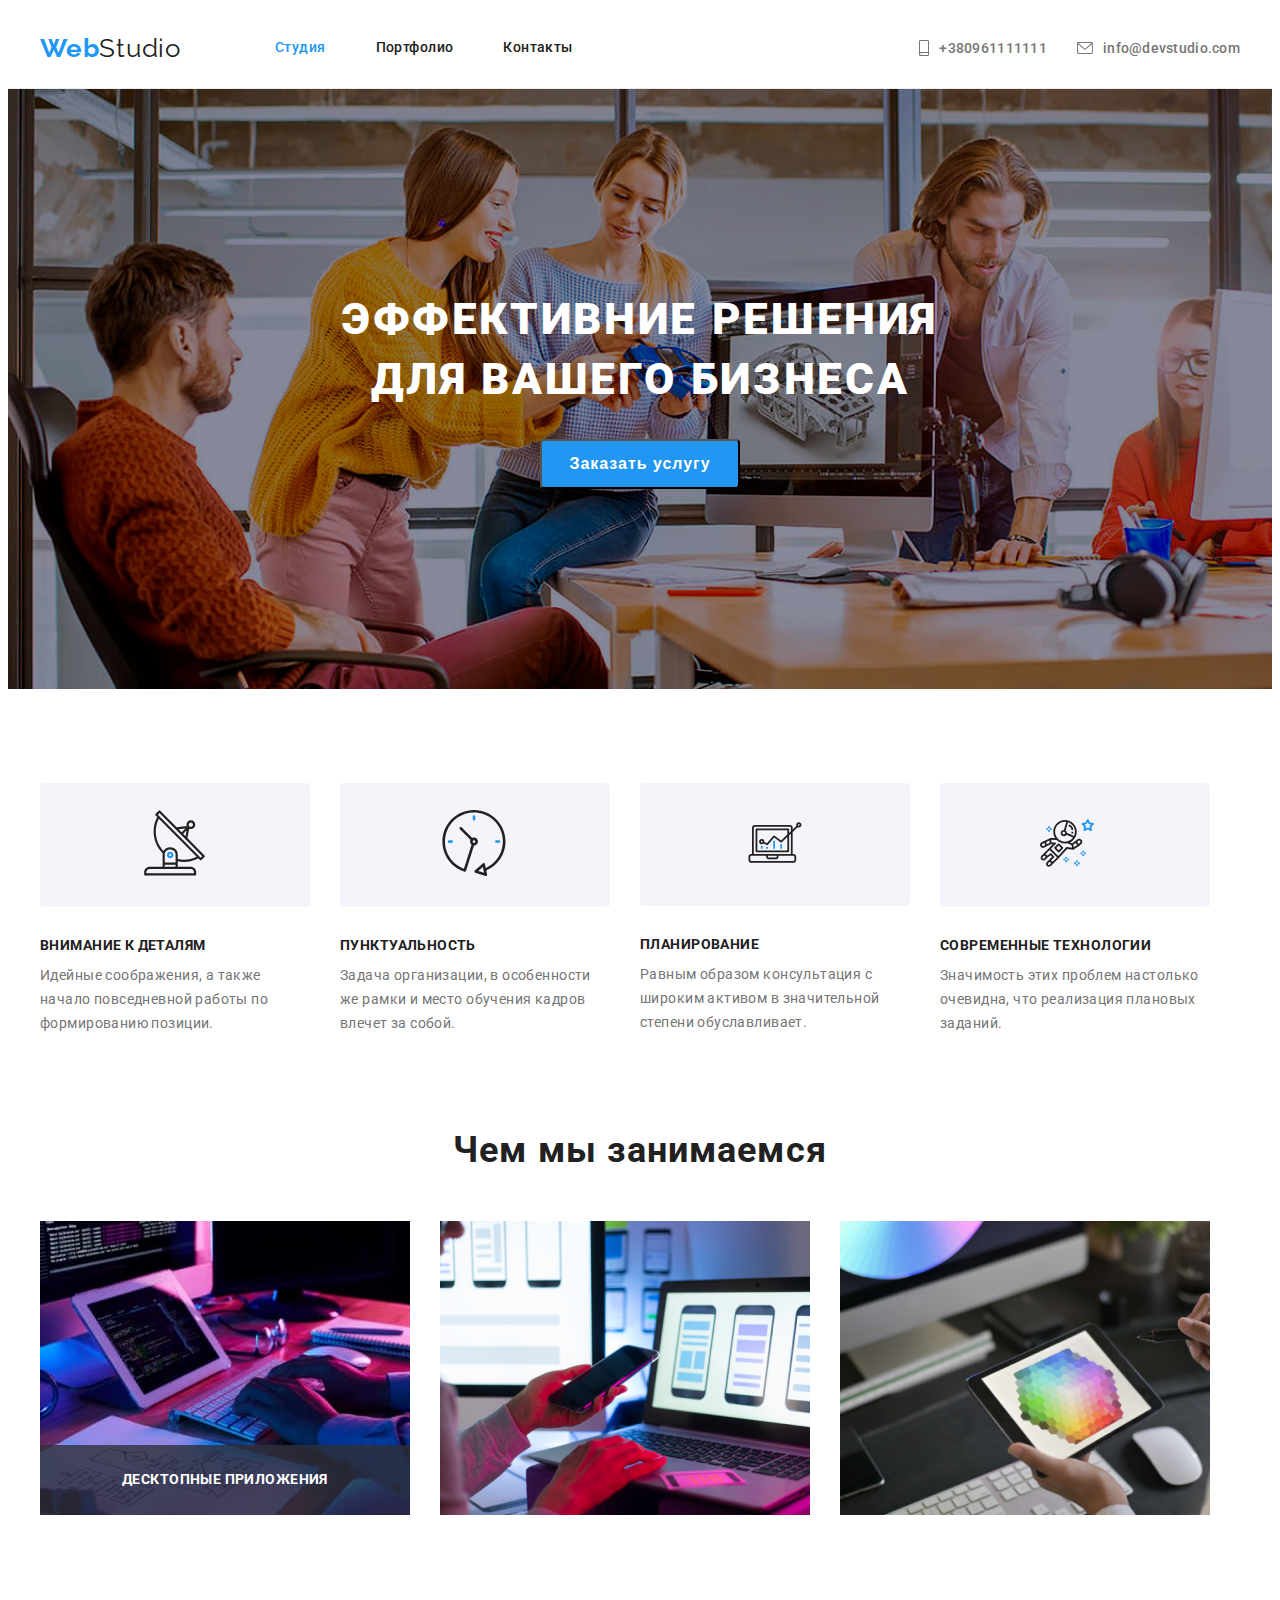
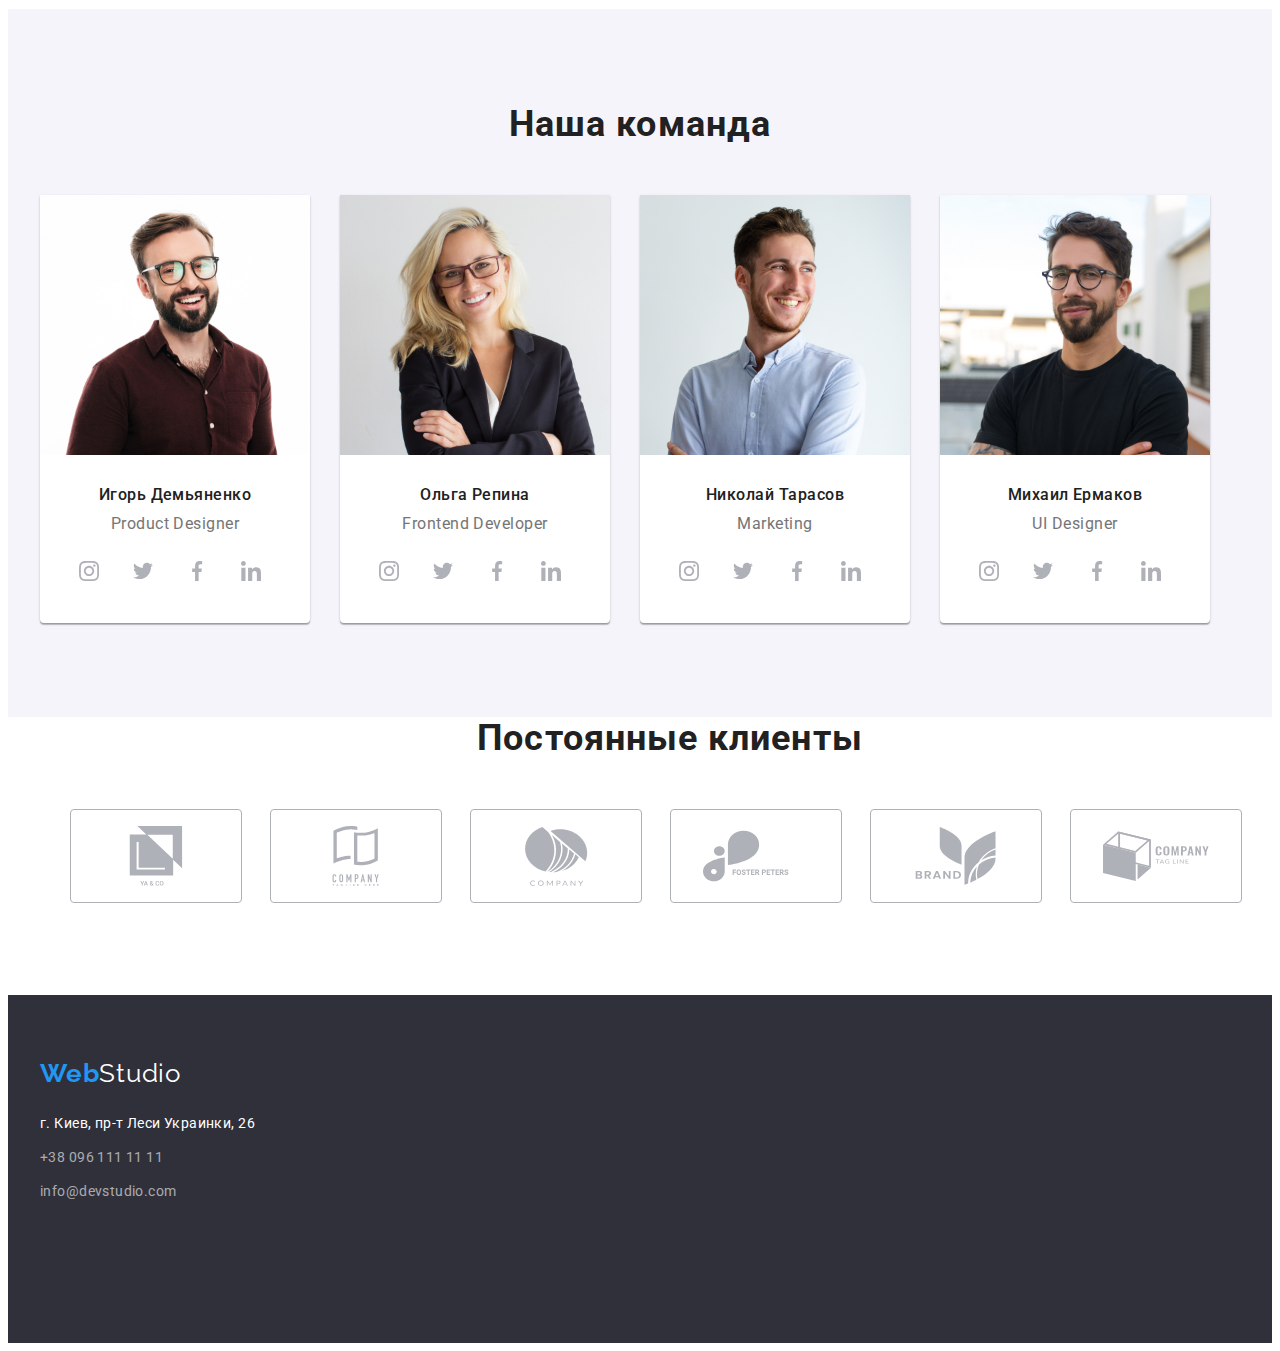
==== index.html @ f6878f5b "dz5" ====
<!DOCTYPE html>
<html lang="ru">
  <head>
    <meta charset="UTF-8" />
    <link
      rel="stylesheet"
      href="https://cdnjs.cloudflare.com/ajax/libs/modern-normalize/1.1.0/modern-normalize.min.css"
      integrity="sha512-wpPYUAdjBVSE4KJnH1VR1HeZfpl1ub8YT/NKx4PuQ5NmX2tKuGu6U/JRp5y+Y8XG2tV+wKQpNHVUX03MfMFn9Q=="
      crossorigin="anonymous"
      referrerpolicy="no-referrer"
    />
    <title>WebStudio</title>
    <link rel="stylesheet" href="./css/styles.css" />
    <link rel="preconnect" href="https://fonts.googleapis.com" />
    <link rel="preconnect" href="https://fonts.gstatic.com" crossorigin />
    <link
      href="https://fonts.googleapis.com/css2?family=Raleway:wght@700&family=Roboto:wght@400;500;700;900&display=swap"
      rel="stylesheet"
    />
  </head>
  <body>
    <header class="header">
      <div class="header-container container">
        <nav class="header-navigation">
          <a href="./index.html" class="header-logo link">
            Web<span class="studio">Studio</span>
          </a>
          <ul class="header-list link">
            <li class="header-item">
              <a class="header-link link active-page" href="/index.html"
                >Студия</a
              >
            </li>
            <li class="header-item">
              <a class="header-link link" href="./Partfolio.html">Портфолио</a>
            </li>
            <li class="header-item">
              <a class="header-link link" href="">Контакты</a>
            </li>
          </ul>
        </nav>

        <ul class="contacts-header">
          <li class="blyat">
            <a class="header-phone" href="tel:+380961111111">
              <svg class="phone-icon">
                <use href="./images/sprite.svg#icon-smartphone"></use>
                </svg>
              +380961111111</a>
          </li>
          <li class="blyat">
            <a class="header-mail" href="mailto:info@devstudio.com"
              > <svg class="mail-icon">
                <use href="./images/sprite.svg#icon-envelope"></use>
              </svg> info@devstudio.com</a
            >
          </li>
        </ul>
      </div>
    </header>

    
    <main>
      <section class="hero-box section">
        <div class="container">
          <h1 class="slogan">
            ЭФФЕКТИВНИЕ РЕШЕНИЯ<br />
            ДЛЯ ВАШЕГО БИЗНЕСА
          </h1>

          <button class="main-button" type="button">Заказать услугу</button>
        </div>
      </section>

      <section class="about section">
        <div class="container">
          <ul class="about-list">
            <li class="about-pluses">
              <div class="pluses-icon">
              <svg class="icon-antenna">
                <use href="./images/sprite.svg#icon-antenna"></use>
              </svg>
              </div>
              <h3 class="pluses">ВНИМАНИЕ К ДЕТАЛЯМ</h3>
              <p class="content">
                Идейные соображения, а также начало повседневной работы по
                формированию позиции.
              </p>
            </li>

            <li class="about-pluses">
              <div class="pluses-icon">
              <svg class="icon-clock">
                <use href="./images/sprite.svg#icon-clock"></use>
              </svg>
            </div>
              <h3 class="pluses">ПУНКТУАЛЬНОСТЬ</h3>
              <p class="content">
                Задача организации, в особенности же рамки и место обучения
                кадров влечет за собой.
              </p>
            </li>

            <li class="about-pluses">
              <div class="pluses-icon">
              <svg class="icon-diagram">
                <use href="./images/sprite.svg#icon-diagram"></use>
              </svg>
            </div>
              <h3 class="pluses">ПЛАНИРОВАНИЕ</h3>
              <p class="content">
                Равным образом консультация с широким активом в значительной
                степени обуславливает.
              </p>
            </li>

            <li class="about-pluses">
              <div class="pluses-icon">
              <svg class="icon-astronaut">
                <use href="./images/sprite.svg#icon-astronaut"></use>
              </svg>
            </div>
              <h3 class="pluses">СОВРЕМЕННЫЕ ТЕХНОЛОГИИ</h3>
              <p class="content">
                Значимость этих проблем настолько очевидна, что реализация
                плановых заданий.
              </p>
            </li>
          </ul>
        </div>
      </section>

      <section class="section our-task">
        <div class="container">
          <h2 class="our-job">Чем мы занимаемся</h2>

          <ul class="job-photos">
            <li class="job-li">
              <div class="div-bg">
              <img src="./images/img.jpg" alt="парень пишет код" width="370" />
              <p class="p-bg">десктопные приложения</p>
            </div>
            </li>

            <li class="job-li">
              <img
              src="./images/img(1).png"
                alt="парень смотрит в смартфон"
                width="370"
              />
            </li>

            <li class="job-li">
              <img
                src="./images/img(2).png"
                alt="рисует соты на ipad"
                width="370"
              />
            </li>
          </ul>
        </div>
      </section>

      <section class="team-bg section">
        <div class="container">
          <h2 class="our-team">Наша команда</h2>

          <ul class="team-list">
            <li class="team">
              <img
                src="./images/img(3).jpg"
                alt="Игорь Демьяненко"
                width="270"
              />
              <div class="squad-names">
                <h3 class="squad">Игорь Демьяненко</h3>
                <p class="squad-job">Product Designer</p>
                <ul class="icons-ul">
                  <li class="social-item">
                    <a href="#" class="social-link instagram">
                      <svg class="social-icon">
                       <use href="./images/sprite.svg#icon-instagram"></use>
                      </svg>
                    </a>
                  </li>

                  <li class="social-item">
                    <a href="" class="social-link">
                      <svg class="social-icon">
                       <use href="./images/sprite.svg#icon-twitter"></use>
                      </svg>
                    </a>
                  </li>

                  <li class="social-item">
                    <a href="" class="social-link">
                      <svg class="social-icon">
                       <use href="./images/sprite.svg#icon-facebook"></use>
                      </svg>
                    </a>
                  </li>

                  <li class="social-item">
                    <a href="" class="social-link">
                      <svg class="social-icon">
                       <use href="./images/sprite.svg#icon-linkedin"></use>
                      </svg>
                    </a>
                  </li>

                </ul>

              </div>
            </li>
            

            <li class="team">
              <img src="./images/img(4).jpg" alt="Ольга Репина" width="270" />
              <div class="squad-names">
                <h3 class="squad">Ольга Репина</h3>
                <p class="squad-job">Frontend Developer</p>
                <ul class="icons-ul">
                  <li class="social-item">
                    <a href="#" class="social-link instagram">
                      <svg class="social-icon">
                       <use href="./images/sprite.svg#icon-instagram"></use>
                      </svg>
                    </a>
                  </li>

                  <li class="social-item">
                    <a href="" class="social-link">
                      <svg class="social-icon">
                       <use href="./images/sprite.svg#icon-twitter"></use>
                      </svg>
                    </a>
                  </li>

                  <li class="social-item">
                    <a href="" class="social-link">
                      <svg class="social-icon">
                       <use href="./images/sprite.svg#icon-facebook"></use>
                      </svg>
                    </a>
                  </li>

                  <li class="social-item">
                    <a href="" class="social-link">
                      <svg class="social-icon">
                       <use href="./images/sprite.svg#icon-linkedin"></use>
                      </svg>
                    </a>
                  </li>

                </ul>
              </div>
            </li>

            <li class="team">
              <img
                src="./images/img(5).jpg"
                alt="Николай Тарасов"
                width="270"
              />
              <div class="squad-names">
                <h3 class="squad">Николай Тарасов</h3>
                <p class="squad-job">Marketing</p>
                <ul class="icons-ul">
                  <li class="social-item">
                    <a href="#" class="social-link instagram">
                      <svg class="social-icon">
                       <use href="./images/sprite.svg#icon-instagram"></use>
                      </svg>
                    </a>
                  </li>

                  <li class="social-item">
                    <a href="" class="social-link">
                      <svg class="social-icon">
                       <use href="./images/sprite.svg#icon-twitter"></use>
                      </svg>
                    </a>
                  </li>

                  <li class="social-item">
                    <a href="" class="social-link">
                      <svg class="social-icon">
                       <use href="./images/sprite.svg#icon-facebook"></use>
                      </svg>
                    </a>
                  </li>

                  <li class="social-item">
                    <a href="" class="social-link">
                      <svg class="social-icon">
                       <use href="./images/sprite.svg#icon-linkedin"></use>
                      </svg>
                    </a>
                  </li>

                </ul>
              </div>
            </li>

            <li class="team">
              <img src="./images/img(6).jpg" alt="Михаил Ермаков" width="270" />
              <div class="squad-names">
                <h3 class="squad">Михаил Ермаков</h3>
                <p class="squad-job">UI Designer</p>
                <ul class="icons-ul">
                  <li class="social-item">
                    <a href="#" class="social-link instagram">
                      <svg class="social-icon">
                       <use href="./images/sprite.svg#icon-instagram"></use>
                      </svg>
                    </a>
                  </li>

                  <li class="social-item">
                    <a href="" class="social-link">
                      <svg class="social-icon">
                       <use href="./images/sprite.svg#icon-twitter"></use>
                      </svg>
                    </a>
                  </li>

                  <li class="social-item">
                    <a href="" class="social-link">
                      <svg class="social-icon">
                       <use href="./images/sprite.svg#icon-facebook"></use>
                      </svg>
                    </a>
                  </li>

                  <li class="social-item">
                    <a href="" class="social-link">
                      <svg class="social-icon">
                       <use href="./images/sprite.svg#icon-linkedin"></use>
                      </svg>
                    </a>
                  </li>

                </ul>
              </div>
            </li>
          </ul>
        </div>
      </section>

      <section class="regular-customers">
        <div class="container">

          <h2 class="vip">Постоянные клиенты</h2>

          <ul class="regular-ul">
            <li class="regular-icons">
              <div class="regular-div">
              <svg class="icon-1">
                <use href="./images/sprite.svg#icon-1"></use>
              </svg>
            </div>
            </li>

            <li class="regular-icons">
              <div class="regular-div">
              <svg class="icon-1">
                <use href="./images/sprite.svg#icon-2"></use>
              </svg>
            </div>
            </li>

            <li class="regular-icons">
              <div class="regular-div">
              <svg class="icon-1">
                <use href="./images/sprite.svg#icon-3"></use>
              </svg>
            </div>
            </li>

            <li class="regular-icons">
              <div class="regular-div">
              <svg class="icon-1">
                <use href="./images/sprite.svg#icon-4"></use>
              </svg>
            </div>
            </li>

            <li class="regular-icons">
              <div class="regular-div">
              <svg class="icon-1">
                <use href="./images/sprite.svg#icon-5"></use>
              </svg>
            </div>
            </li>

            <li class="regular-icons">
              <div class="regular-div">
              <svg class="icon-1">
                <use href="./images/sprite.svg#icon-6"></use>
              </svg>
            </div>
            </li>
          </ul>

        </div>
      </section>






    </main>

    <footer class="footer-first">
      <div class="footer container">
        <a href="./index.html" class="webstudio-footer">
          Web<span class="studio-footer">Studio</span>
        </a>

        <address class="footer-links">
          <a
            class="footer-map first-footer-links"
            target="_blank"
            rel="noopener noreferrer"
            href="https://www.google.com/maps/place/%D0%B1%D1%83%D0%BB%D1%8C%D0%B2%D0%B0%D1%80+%D0%9B%D0%B5%D1%81%D1%96+%D0%A3%D0%BA%D1%80%D0%B0%D1%97%D0%BD%D0%BA%D0%B8,+26,+%D0%9A%D0%B8%D1%97%D0%B2,+02000/@50.4265807,30.5361971,17z/data=!3m1!4b1!4m5!3m4!1s0x40d4cf0e033ecbe9:0x57a4dffefec77da0!8m2!3d50.4265807!4d30.5383858"
            >г. Киев, пр-т Леси Украинки, 26</a
          >
          <a class="footer-phone first-footer-links" href="tel:+380961111111"
            >+38 096 111 11 11</a
          >
          <a
            class="footer-mail first-footer-links"
            href="mailto:info@devstudio.com"
            >info@devstudio.com</a
          >
        </address>
      </div>

      <div class=footer-div>





    </footer>
  </body>
</html>
---- css/styles.css ----
:root{
    
    --theme-color: #2196F3;

    --text-primary: #212121;
    --text-secondary: #757575;


}

body {
    font-family: "Roboto", sans-serif;
    letter-spacing: 0.02em;
  }

ul{
    list-style: none;
}

a{
    text-decoration: none;
}

address{
    font-style: normal;
}

.section{
    padding-top: 94px;
    padding-bottom: 94px;
    padding: 94px 0;
}

.container{  
        padding: 0 15px;
        width: 1200px;
        margin: 0 auto;
}



p,
h1,
h2,
h3,
h4,
h5,
h6 {
  margin: 0;
}

ul {
  list-style: none;
  margin: 0;
  padding-left: 0;
}

img {
  display: block;
  max-width: 100%;
  height: auto;
}




/* =========== Header styles starts here =========== */

.header-list {
    display: flex;
  }
  .header-item:not(:last-child) {
    margin-right: 50px;
  }
 

  .header {
    border-bottom: 1px solid #ececec;
    padding: 0;
  }




.header-container{
    display: flex;
    align-items: center;
    
   

}


.header-navigation {
    display: flex;
    align-items: center;
  }




.contacts-header{
    display: flex;
    margin-left: auto;
    align-items: center;
  
} 

.blyat:not(:last-child){
        margin-right: 30px;
      
}

.header-phone{
  display: flex;
  align-items: center;
}

.header-mail{
  display: flex;
  align-items: center;
}

.header-phone:hover .phone-icon,
.header-phone:focus .phone-icon{
  fill: var(--theme-color);
}
.header-mail:hover .mail-icon,
.header-mail:focus .mail-icon{
  fill: var(--theme-color);
}

.header-logo {
    color: var(--theme-color);
    font-family: Raleway;
    font-weight: 700;
    font-size: 26px;
    line-height: 1.19;
    letter-spacing: 0.03em;
    margin-right: 94px;
  }

  .header-link {
    font-weight: 500;
    font-size: 14px;
    line-height: 1.14;
    letter-spacing: 0.03em;
    color: var(--text-primary);
    padding-top: 32px;
    padding-bottom: 32px;
    display: block;
  }
  
  .header-link:hover,
  .header-link:focus {
    color: var(--theme-color);
  }



.studio{

font-family: Raleway;
font-size: 26px;
font-style: normal;
font-weight: 400;
line-height: 36px;
letter-spacing: 0.03em;
text-align: left;

color: var(--text-primary);
}




.nav-link{
    
    
    
    font-size: 14px;
 
    font-weight: 500;
    line-height: 16px;
    letter-spacing: 0.02em;
    text-align: left;
      
     color: var(--text-primary)

}       
.nav-link:hover,
.nav-link:focus{
    color: var(--theme-color)
}           
.active-page{
    color: var(--theme-color);
}


.phone-icon{
  width: 10px;
  height: 16px;
  fill: var(--text-secondary);
  margin-right: 10px;
}

.mail-icon{
  width: 16px;
  height: 12px;
  fill: var(--text-secondary);
  margin-right: 10px;
}

.header-phone,
.header-mail{
   
    font-size: 14px;
   
    font-weight: 500;
    line-height: 16px;
    letter-spacing: 0.02em;
    text-align: left;

    color: var(--text-secondary)
}
.header-phone:hover,
.header-mail:hover,
.header-phone:focus,
.header-mail:focus{

    color: var(--theme-color);
}
.slogan{
   
    font-size: 44px;
  
    font-weight: 900;
    line-height: 60px;
    letter-spacing: 0.06em;
    text-align: center;
    margin-bottom: 30px;
    

color: #FFFFFF;
}


.main-button{  
 
font-size: 16px;

font-weight: 700;
line-height: 30px;
letter-spacing: 0.06em;
text-align: center;
color: #FFFFFF;
background-color: #2196F3;

height: 50px;
width: 200px;
left: 700px;
top: 430px;
border-radius: 4px;

}

.main-batton:focus,
.main-button:hover{
    background-color: #188CE8;
}

.icon-antenna{
  width: 65px;
  height: 70px;
  margin-left: 102px;
  margin-right: 102px;
  margin-top: 25px;
  margin-bottom: 25px;
 
}

.icon-clock{
  width: 66px;
  height: 70px;
  margin-left: 101px;
  margin-right: 101px;
  margin-top: 25px;
  margin-bottom: 25px;
}

.icon-diagram{
  width: 70px;
  height: 53px;
  margin-left: 100px;
  margin-right: 100px;
  margin-top: 33px;
  margin-bottom: 33px;
}

.icon-astronaut{
  width: 54px;
  height: 60px;
  margin-left: 100px;
  margin-right: 100px;
  margin-top: 30px;
  margin-bottom: 30px;

}

.hero-box{
padding-top: 200px;
padding-bottom: 200px;
text-align: center;
background-color: #2F303A;
background-image: url(../images/Img\(back\).png);

}


.button-container{
    padding: 0;
}




.about-list{
    display: flex;
    margin-right: -30px;
}

.about-pluses{
    margin-right: 30px;
    margin-left: 0;
    width: 270px;
}


.pluses-icon{
  width: 270px;
  margin-right: 30px;
  background-color:  #F5F4FA;
  margin-bottom: 30px;
  border-radius: 4px;
}


.pluses{

font-size: 14px;

font-weight: 700;
line-height: 16px;
letter-spacing: 0.03em;
text-align: left;

margin-bottom: 10px;

color: var(--text-primary);
}

.content{
 
font-size: 14px;

font-weight: 400;
line-height: 24px;
letter-spacing: 0.03em;
text-align: left;

color: var(--text-secondary);
}

.job-photos{
    display: flex;
 
}

.job-li:not(:last-child){
    margin-right: 30px;
}


.our-job{
   
font-size: 36px;

font-weight: 700;
line-height: 42px;
letter-spacing: 0.03em;
text-align: center;

margin-bottom: 50px;

color: var(--text-primary);
}

.div-bg{
  position: relative;
  overflow: hidden;
}
.p-bg{
  font-weight: 700;
  font-size: 14px;
  line-height: 1.14;
  letter-spacing: 0.03em;
  text-transform: uppercase;
  color: #FFFFFF;
  background: rgba(47, 48, 58, 0.8);
  bottom: 0;
  position: absolute;
  padding: 27px 82px;
  width: 100%;
}


.our-task{
    padding-top: 0;
}

.team-bg{
background: #F5F4FA;
}


.team-list{
    display: flex;
    margin-right: -30px;
}

.team{
    margin-right: 30px;

box-shadow: 0px 1px 3px rgba(0, 0, 0, 0.12), 0px 1px 1px rgba(0, 0, 0, 0.14),
    0px 2px 1px rgba(0, 0, 0, 0.2);
  border-radius: 0px 0px 4px 4px;
  background-color: #fff;
}

.social-icon{
  width: 20px; 
  height: 20px;
  fill: #AFB1B8;
}

.social-item{
  width: 44px;
  height: 44px;
  margin-right: 10px;
}


.icons-ul{
  display: flex;
  justify-content: center;
}



.social-link{
  display: flex;
  align-items: center;
  justify-content: center;
  width: 100%;
  height: 100%;
  border-radius: 50%;
}

.social-link:hover,
.social-link:focus{
  background-color: var(--theme-color);
}

.social-link:hover .social-icon,
.social-link:focus .social-icon{
  fill:  #FFFFFF;
}






.our-team{
 
font-size: 36px;

font-weight: 700;
line-height: 42px;
letter-spacing: 0.03em;
text-align: center;
margin-bottom: 50px;

color: var(--text-primary);
}

.squad{
  
font-size: 16px;

font-weight: 500;
line-height: 19px;
letter-spacing: 0.03em;
text-align: center;

margin-bottom: 10px;

color: var(--text-primary);
}


.squad-names{
    padding-top: 30px;
    padding-bottom: 30px;
}

.squad-job{
 
font-size: 16px;

font-weight: 400;
line-height: 19px;
letter-spacing: 0.03em;
text-align: center;
margin-bottom: 16px;

color: var(--text-secondary);
}

.vip{
  font-size: 36px;

font-weight: 700;
line-height: 42px;
letter-spacing: 0.03em;
text-align: center;
margin-bottom: 50px;

color: var(--text-primary);
}

.regular-customers{
  width: 1170px;
  height: 184px;
  margin: 0 auto;
  margin-bottom: 94px;
  
}

.regular-icons{
  margin-right: 30px;
  width: 170px;
  height: 92px;
}

.icon-1{
  width: 106px;
  height: 60px;
  fill: #AFB1B8;
  margin-left: 32px;
  margin-top: 16px;
  
}

.regular-div{ 
  width: 170px;
  height: 92px;
  border-radius: 4px;
  border: 1px solid #AFB1B8;
}

.regular-ul{
  display: flex; 
}


.icon-1:hover,
.icon-1:focus{
  fill: var(--theme-color);
}


.regular-div:hover,
.regular-div:focus{
  border-color: var(--theme-color);
}












.webstudio-footer{
    font-family: Raleway;
font-size: 26px;
font-style: normal;
font-weight: 700;
line-height: 31px;
letter-spacing: 0.03em;
text-align: left;


color: var(--theme-color);
}

.studio-footer{
font-family: Raleway;
font-size: 26px;
font-style: normal;
font-weight: 400;
line-height: 36px;
letter-spacing: 0.03em;
text-align: left;


color: #FFFFFF;
}
.webstudio-footer:hover,
.webstudio-footer:focus{
    color: var(--theme-color);
    
}

.footer-map{
  
font-size: 14px;

font-weight: 400;
line-height: 24px;
letter-spacing: 0.03em;
text-align: left;

color: #FFFFFF;
}


.footer-phone,
.footer-mail{
  
    font-size: 14px;
   
    font-weight: 400;
    line-height: 24px;
    letter-spacing: 0.03em;
    text-align: left;

    color: #FFFFFF99;
}

.footer-map:hover,
.footer-map:focus,
.footer-phone:hover,
.footer-phone:focus,
.footer-mail:hover,
.footer-mail:focus{
    color: var(--theme-color);
}

.footer-first{

background-color: #2F303A;
}

.footer-first{
  padding-top: 60px;
  padding-bottom: 60px;
}

.footer-links{
    display: flex;
    flex-direction: column;
    margin-top: 20px;
}

.first-footer-links:not(:last-child){
    margin-bottom: 10px;
}

.partfolio-box{
    padding-top: 20px;
    padding-bottom: 20px;
    padding-left: 24px;
    padding-right: 24px;

    border-left: 1px solid #EEEEEE;
    border-bottom: 1px solid #EEEEEE;
    border-right: 1px solid #EEEEEE;

    
    box-shadow: 0px 1px 3px rgba(0, 0, 0, 0.12), 0px 1px 1px rgba(0, 0, 0, 0.14),
    0px 2px 1px rgba(0, 0, 0, 0.2);
  border-radius: 0px 0px 4px 4px;
  background-color: #fff;
  
}


.footer-div{
  display: flex;
  width: 206px;
  height: 80px;
  margin-left: 516px;


}




/*==========================================*/


.partfolio-nav {
    display: flex;
    margin-bottom: 50px;
    justify-content: center;
  }
  
  .buttons-partfolio-li:not(:last-child) {
    margin-right: 8px;
  }
  
  .buttons-partfolio {
    font-size: 16px;
    font-style: normal;
    font-weight: 500;
    line-height: 26px;
    letter-spacing: 0.03em;
  
    padding: 6px 22px;
  
    border-radius: 4px;
    border-color: #f5f4fa;
  
    color: var(--text-primary);
    background-color: #f5f4fa;
  }
  .buttons-partfolio:hover,
  .buttons-partfolio:focus {
    color: #ffffff;
    background-color: var(--theme-color);
  }
  
  .all-photos {
    flex-basis: calc((100% - 60px) / 3);
    margin-right: 30px;
    margin-bottom: 30px;
  }
  .all-photos:nth-child(2n + 1) {
    margin-right: 0;
  }
  
  .examples-item-title {
    font-weight: 700;
    font-size: 18px;
    line-height: 2;
    letter-spacing: 0.06em;
    color: var(--text-primary);
    margin-bottom: 4px;
  }
  
  .examples-item-paragraph {
    font-size: 16px;
    line-height: 1.87;
    letter-spacing: 0.03em;
    color: var(--text-secondary);
  }
  .examples {
    padding-top: 94px;
  }
  .examples-list-link {
    display: block;
  }
  .examples-list {
    display: flex;
    flex-wrap: wrap;
  }
  .examples-list-item {
    flex-basis: calc((100% - 60px) / 3);
    margin-bottom: 30px;
  }
  .examples-box {
    padding-left: 24px;
    padding-right: 24px;
    padding-bottom: 20px;
    padding-top: 20px;
    border-bottom: 1px solid #eeeeee;
    border-left: 1px solid #eeeeee;
    border-right: 1px solid #eeeeee;
  }
  
  .examples-list-item img {
    width: 100%;
  }
  
  .examples-list-item:not(:nth-child(3n)) {
    margin-right: 30px;
  }
  
  .examples-list-link:hover,
  .examples-list-link:focus {
    box-shadow: 0px 1px 1px rgba(0, 0, 0, 0.12), 0px 4px 4px rgba(0, 0, 0, 0.06),
      1px 4px 6px rgba(0, 0, 0, 0.16);
  }
  
  .examples-list-item:nth-last-child(-n + 3) {
    margin-bottom: 0;
  }

  .div-partfolio{
    position: relative;
    overflow: hidden;
  }

  .p-portfolio{
    font-size: 16px;
  color: rgba(255, 255, 255, 1);
  background-color: rgba(33, 150, 243, 0.9);

  font-size: 18px;
  line-height: 1.56;
  letter-spacing: 0.03em;
  position: absolute;
  padding: 63px 24px;
  width: 100%;
  top: 0;
  left: 0;
  height: 100%;
  transform: translateY(100%);
  transition: transform 250ms cubic-bezier(0.4, 0, 0.2, 1);
  }
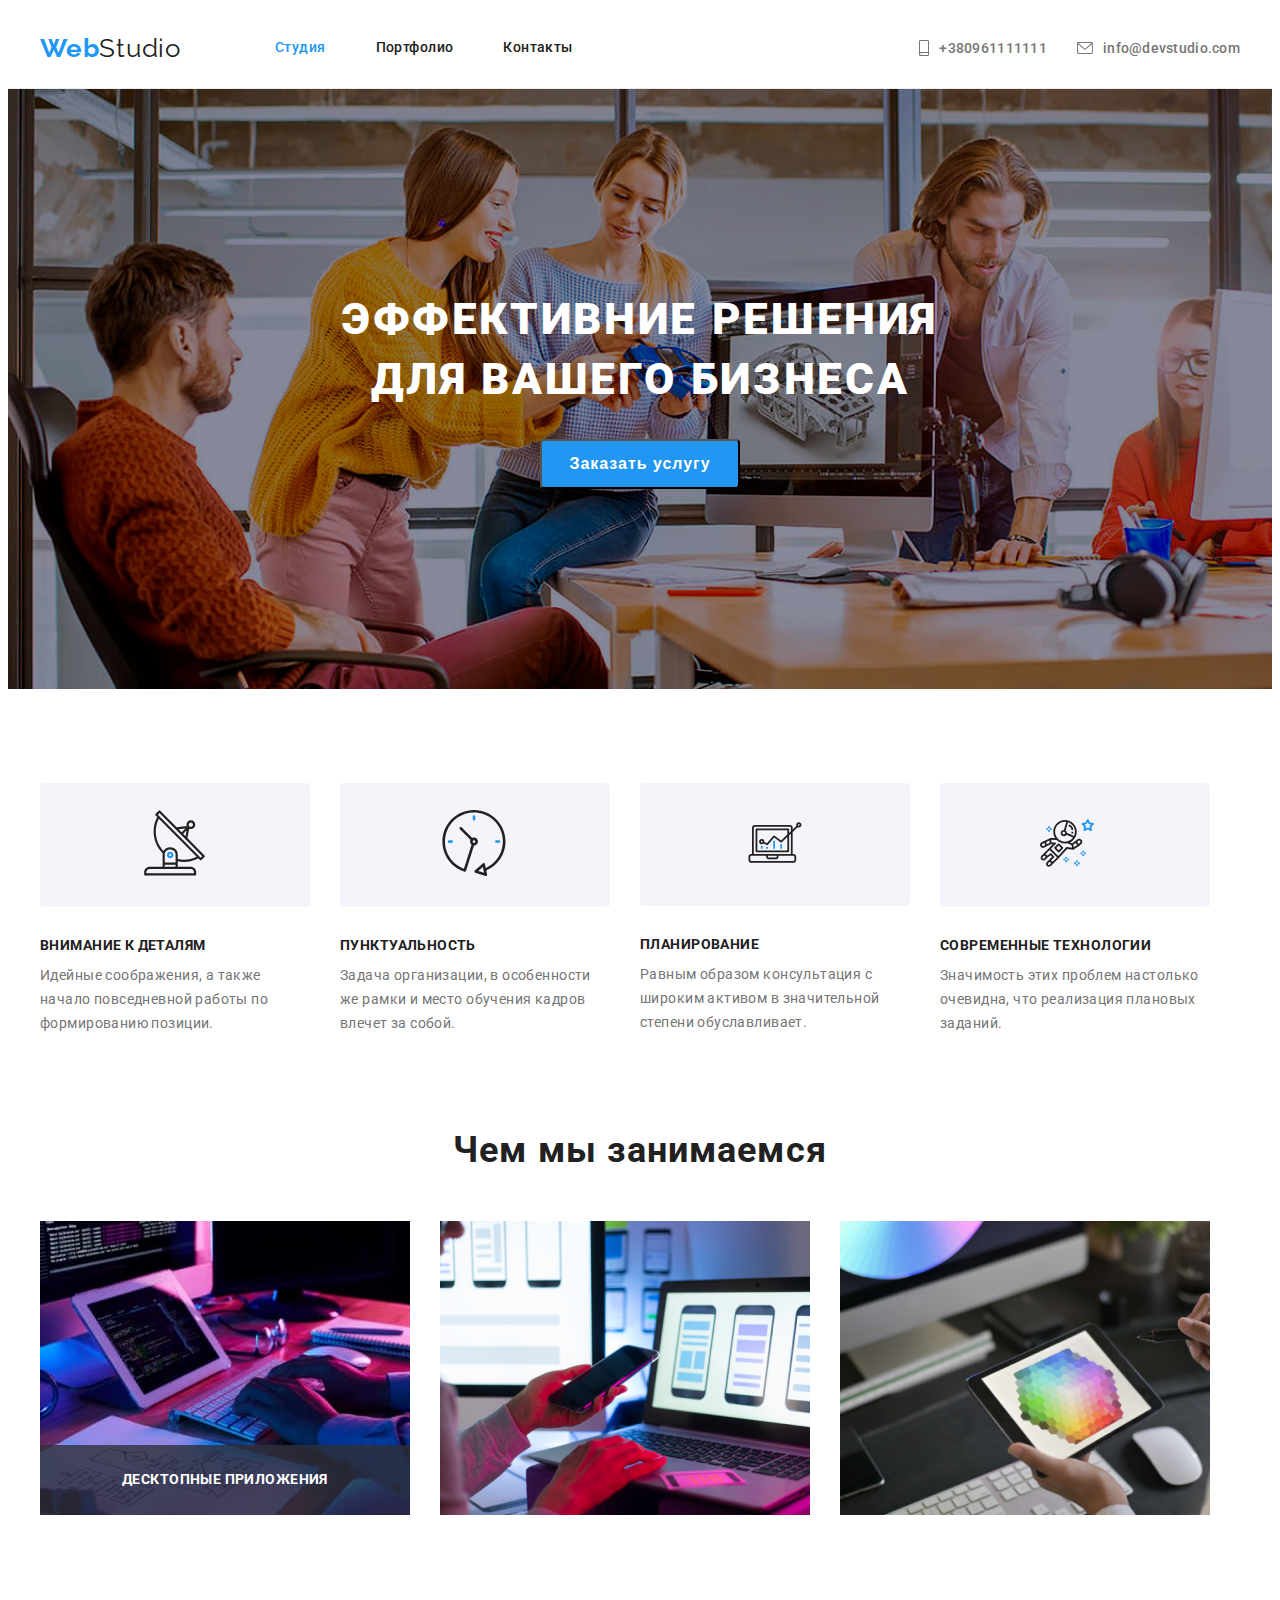
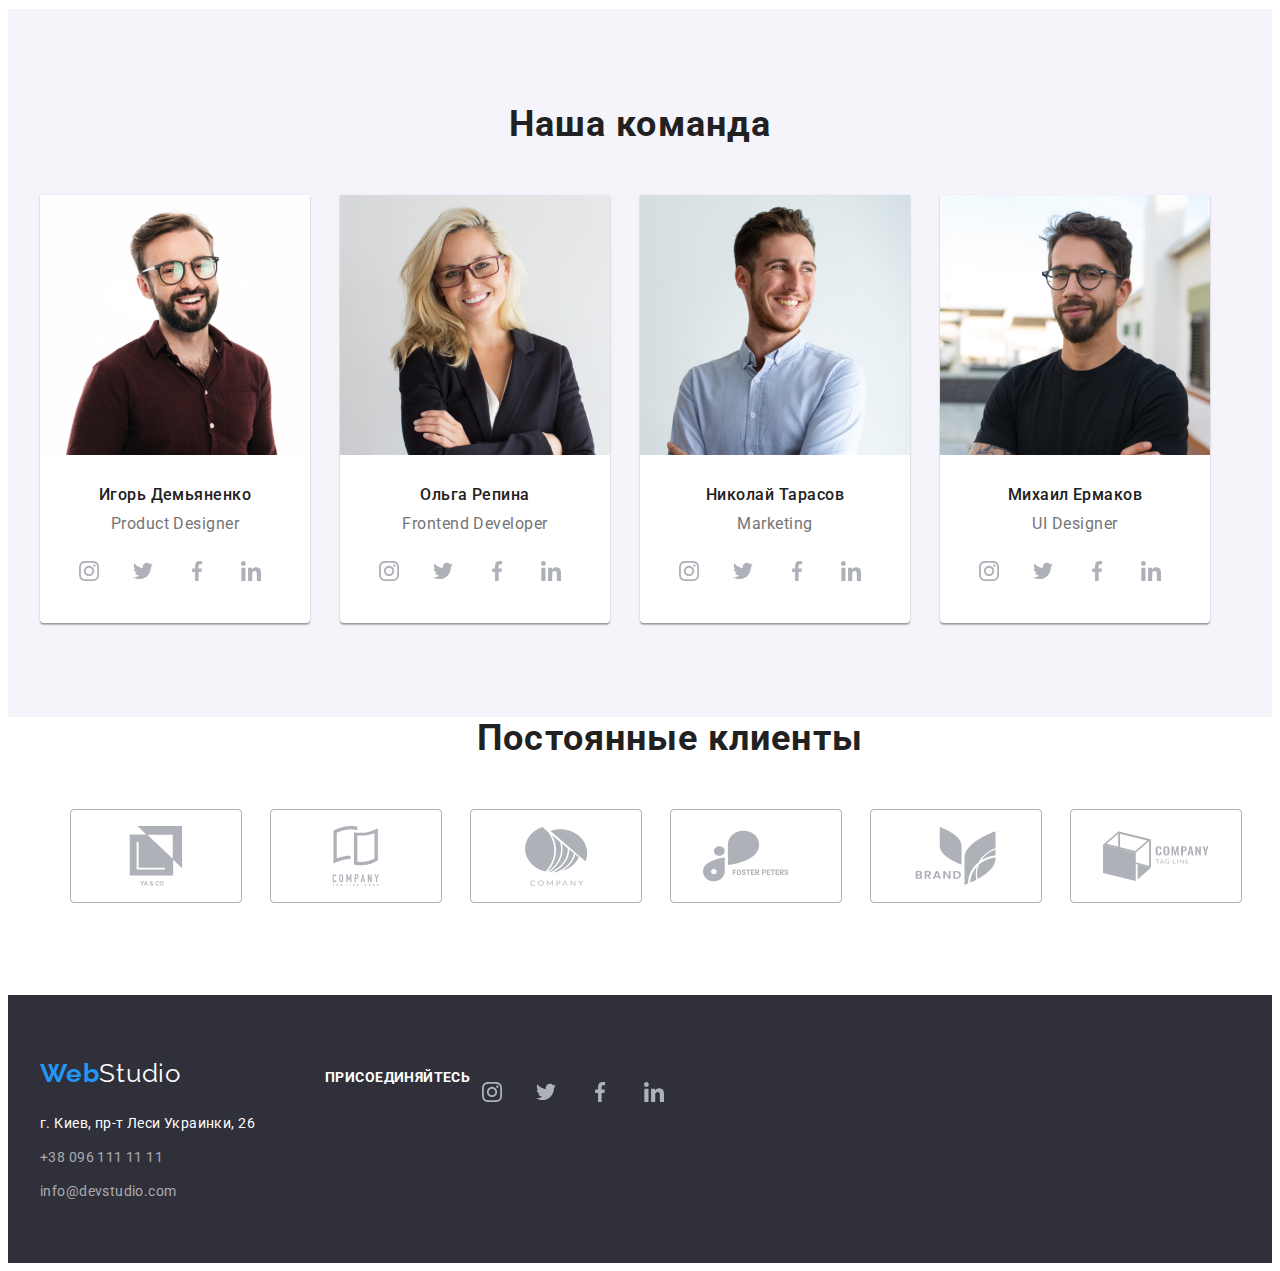
==== commit c2ef8635: "dz5" ====
--- a/index.html
+++ b/index.html
@@ -68,7 +68,7 @@
             ДЛЯ ВАШЕГО БИЗНЕСА
           </h1>
 
-          <button class="main-button" type="button">Заказать услугу</button>
+          <button class="main-button" data-modal-open type="button">Заказать услугу</button>
         </div>
       </section>
 
@@ -414,6 +414,7 @@
 
     <footer class="footer-first">
       <div class="footer container">
+        <div class="footer-contacts">
         <a href="./index.html" class="webstudio-footer">
           Web<span class="studio-footer">Studio</span>
         </a>
@@ -438,11 +439,68 @@
       </div>
 
       <div class=footer-div>
-
+        <h2 class="h-footer">присоединяйтесь</h2>
+        <ul class="icons-ul-footer">
+          <li class="social-item-footer">
+            <a href="#" class="social-link instagram">
+              <svg class="social-icon">
+               <use href="./images/sprite.svg#icon-instagram"></use>
+              </svg>
+            </a>
+          </li>
+
+          <li class="social-item-footer">
+            <a href="" class="social-link">
+              <svg class="social-icon">
+               <use href="./images/sprite.svg#icon-twitter"></use>
+              </svg>
+            </a>
+          </li>
+
+          <li class="social-item-footer">
+            <a href="" class="social-link">
+              <svg class="social-icon">
+               <use href="./images/sprite.svg#icon-facebook"></use>
+              </svg>
+            </a>
+          </li>
+
+          <li class="social-item-footer">
+            <a href="" class="social-link">
+              <svg class="social-icon">
+               <use href="./images/sprite.svg#icon-linkedin"></use>
+              </svg>
+            </a>
+          </li>
+
+        </ul>
+        </ul>
+      </div>
+
+
+    </div>
 
 
 
 
     </footer>
+
+    <div data-modal class="backdrop is-hidden">
+      <div class="modal">
+        <button class="button-modal" data-modal-close type="button"> <svg class="icon-cross">
+          <use href="./images/sprite.svg#icon-cross"></use>
+        </svg>
+      </button>
+      </div>
+    </div>
+
+
+
+
+
+
+
+
+    <script src="./js/modal.js"></script>
   </body>
 </html>
--- a/css/styles.css
+++ b/css/styles.css
@@ -587,14 +587,27 @@
 
 
 
-
-
-
-
-
-
-
-
+.footer{
+  display: flex;
+  align-items: baseline;
+}
+
+
+
+.footer-contacts{
+  margin-right: 70px;
+}
+
+
+.h-footer{
+  font-weight: 700;
+  font-size: 14px;
+  line-height: 1.14;
+  letter-spacing: 0.03em;
+  text-transform: uppercase;
+  color: #FFFFFF;
+  margin-bottom: 20px;
+}
 
 .webstudio-footer{
     font-family: Raleway;
@@ -705,9 +718,34 @@
   display: flex;
   width: 206px;
   height: 80px;
-  margin-left: 516px;
-
-
+
+
+}
+
+.icons-ul-footer{
+  display: flex;
+  justify-content: center; 
+}
+
+.social-icons-footer{
+  display: flex;
+  align-items: center;
+  justify-content: center;
+  width: 100%;
+  height: 100%;
+  border-radius: 50%;
+}
+
+.social-icon-footer{
+  width: 20px; 
+  height: 20px;
+  fill: #AFB1B8;
+}
+
+.social-item-footer{
+  width: 44px;
+  height: 44px;
+  margin-right: 10px;
 }
 
 
@@ -834,4 +872,62 @@
   height: 100%;
   transform: translateY(100%);
   transition: transform 250ms cubic-bezier(0.4, 0, 0.2, 1);
-  }+  }
+  .examples-list-item:hover .p-portfolio{
+    transform: translateY(0);
+  }
+
+  .backdrop{
+    position: fixed;
+    width: 100vw;
+    height: 100vh;
+    background-color: rgba(0, 0, 0, 0.2);
+    top: 0;
+    display: flex;
+    align-items: center;
+    justify-content: center;
+    width: 100vw;
+    height: 100vh;
+    transition: opacity 300ms ease-in-out, visibility 300ms ease-in-out;
+
+}
+
+.modal{
+  width: 528px;
+  min-height: 581px;
+  background-color: white;
+  border-radius: 4px;
+  position: relative;
+  transform: scale(1);
+  transition: transform 250ms ease;
+
+}
+
+.button-modal{
+  position: absolute;
+  padding: 0;
+  top: 8px;
+  right: 8px;
+  background-color: transparent;
+  border-radius: 50%;
+  width: 30px;
+  height: 30px;
+  border: 1px solid rgba(0, 0, 0, 0.1);
+  display: flex;
+  align-items: center;
+  justify-content: center;
+}
+.icon-cross{
+  width: 11px;
+  height: 11px;
+}
+
+.backdrop.is-hidden{
+  opacity: 0;
+  visibility: hidden;
+  pointer-events: none;
+}
+
+.backdrop.is-hidden .modal {
+  transform: scale(2);
+}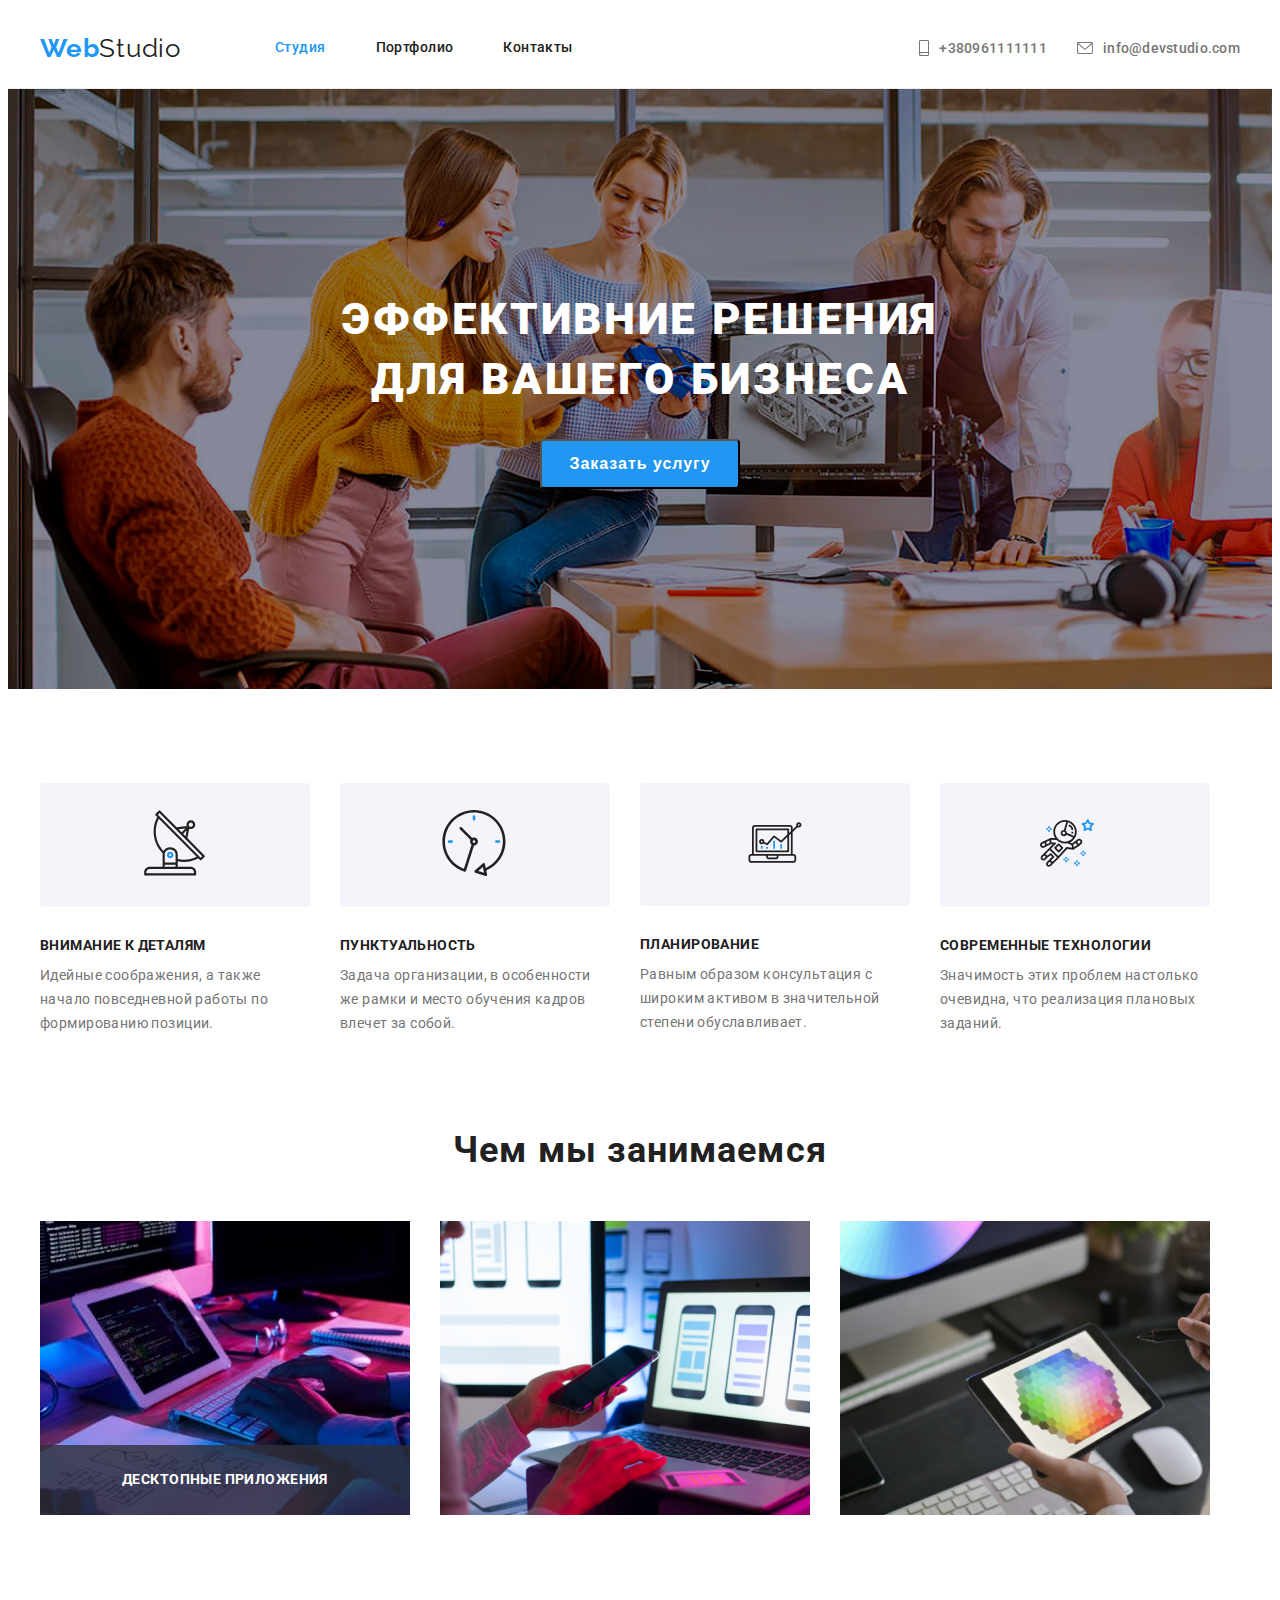
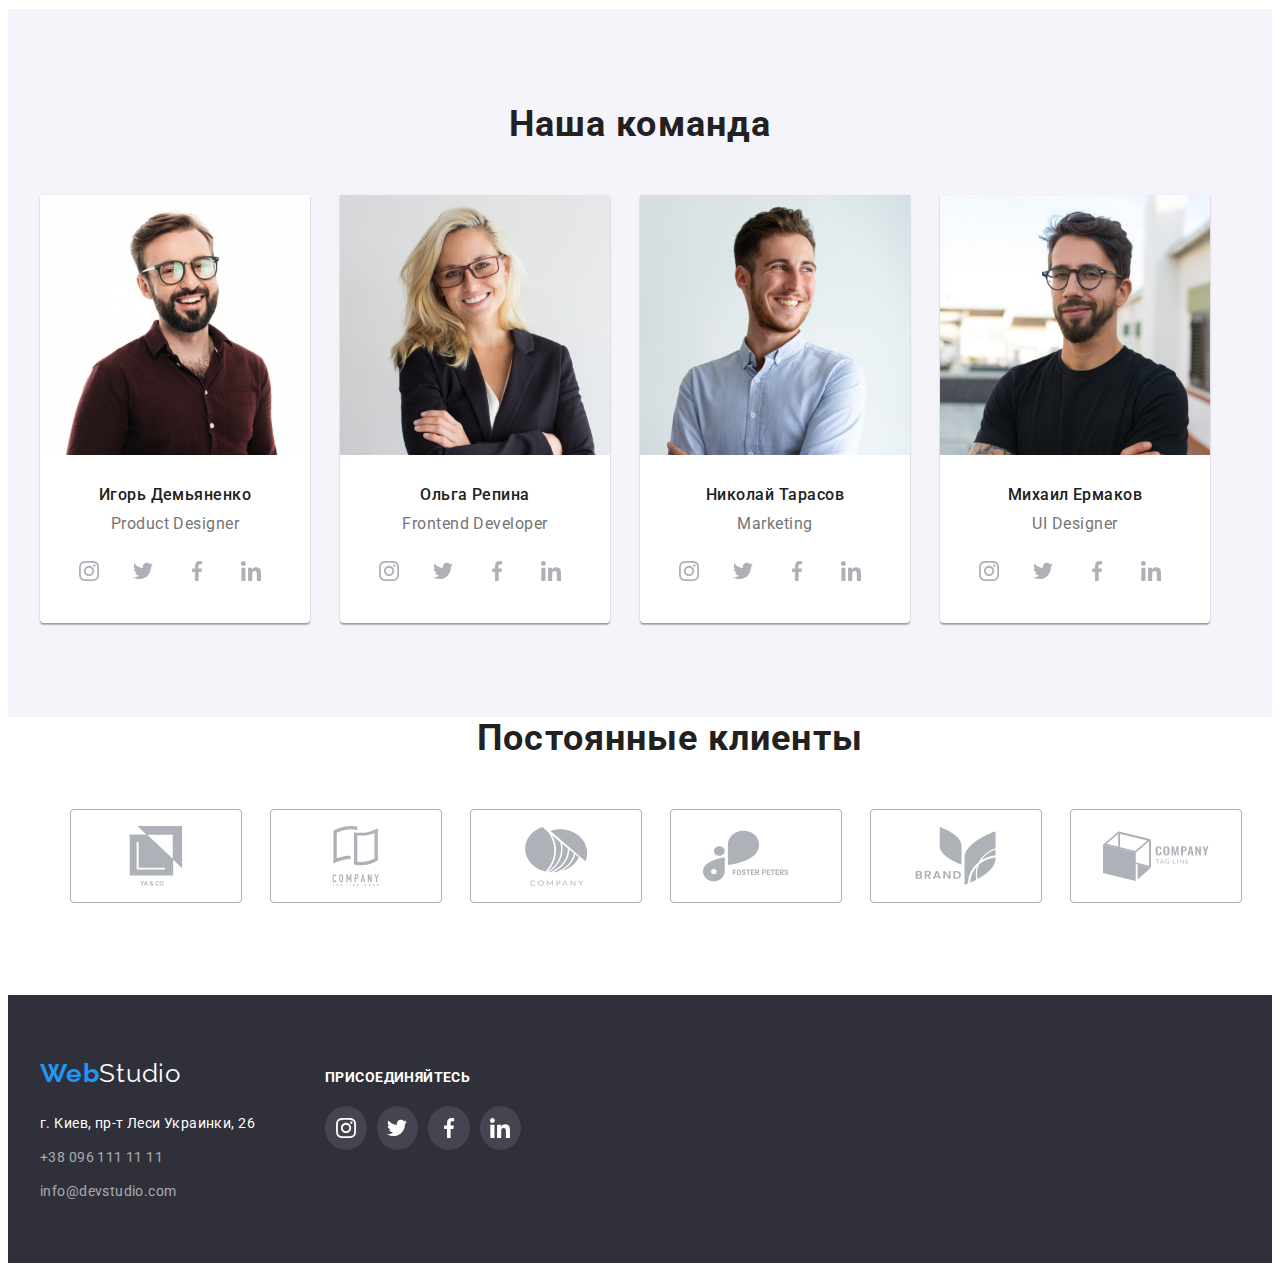
==== commit e50fd7d7: "HOMEWORK5" ====
--- a/index.html
+++ b/index.html
@@ -442,38 +442,37 @@
         <h2 class="h-footer">присоединяйтесь</h2>
         <ul class="icons-ul-footer">
           <li class="social-item-footer">
-            <a href="#" class="social-link instagram">
-              <svg class="social-icon">
+            <a href="#" class="social-link down">
+              <svg class="social-icon-footer">
                <use href="./images/sprite.svg#icon-instagram"></use>
               </svg>
             </a>
           </li>
 
           <li class="social-item-footer">
-            <a href="" class="social-link">
-              <svg class="social-icon">
+            <a href="" class="social-link down">
+              <svg class="social-icon-footer">
                <use href="./images/sprite.svg#icon-twitter"></use>
               </svg>
             </a>
           </li>
 
           <li class="social-item-footer">
-            <a href="" class="social-link">
-              <svg class="social-icon">
+            <a href="" class="social-link down">
+              <svg class="social-icon-footer">
                <use href="./images/sprite.svg#icon-facebook"></use>
               </svg>
             </a>
           </li>
 
           <li class="social-item-footer">
-            <a href="" class="social-link">
-              <svg class="social-icon">
+            <a href="" class="social-link down">
+              <svg class="social-icon-footer">
                <use href="./images/sprite.svg#icon-linkedin"></use>
               </svg>
             </a>
           </li>
 
-        </ul>
         </ul>
       </div>
 
--- a/css/styles.css
+++ b/css/styles.css
@@ -599,6 +599,121 @@
 }
 
 
+
+.webstudio-footer{
+    font-family: Raleway;
+font-size: 26px;
+font-style: normal;
+font-weight: 700;
+line-height: 31px;
+letter-spacing: 0.03em;
+text-align: left;
+
+
+color: var(--theme-color);
+}
+
+.studio-footer{
+font-family: Raleway;
+font-size: 26px;
+font-style: normal;
+font-weight: 400;
+line-height: 36px;
+letter-spacing: 0.03em;
+text-align: left;
+
+
+color: #FFFFFF;
+}
+.webstudio-footer:hover,
+.webstudio-footer:focus{
+    color: var(--theme-color);
+    
+}
+
+.footer-map{
+  
+font-size: 14px;
+
+font-weight: 400;
+line-height: 24px;
+letter-spacing: 0.03em;
+text-align: left;
+
+color: #FFFFFF;
+}
+
+
+.footer-phone,
+.footer-mail{
+  
+    font-size: 14px;
+   
+    font-weight: 400;
+    line-height: 24px;
+    letter-spacing: 0.03em;
+    text-align: left;
+
+    color: #FFFFFF99;
+}
+
+.footer-map:hover,
+.footer-map:focus,
+.footer-phone:hover,
+.footer-phone:focus,
+.footer-mail:hover,
+.footer-mail:focus{
+    color: var(--theme-color);
+}
+
+.footer-first{
+
+background-color: #2F303A;
+}
+
+.footer-first{
+  padding-top: 60px;
+  padding-bottom: 60px;
+}
+
+.footer-links{
+    display: flex;
+    flex-direction: column;
+    margin-top: 20px;
+}
+
+.first-footer-links:not(:last-child){
+    margin-bottom: 10px;
+}
+
+.partfolio-box{
+    padding-top: 20px;
+    padding-bottom: 20px;
+    padding-left: 24px;
+    padding-right: 24px;
+
+    border-left: 1px solid #EEEEEE;
+    border-bottom: 1px solid #EEEEEE;
+    border-right: 1px solid #EEEEEE;
+
+    
+    box-shadow: 0px 1px 3px rgba(0, 0, 0, 0.12), 0px 1px 1px rgba(0, 0, 0, 0.14),
+    0px 2px 1px rgba(0, 0, 0, 0.2);
+  border-radius: 0px 0px 4px 4px;
+  background-color: #fff;
+  
+}
+
+
+.footer-div{
+  display: block;
+  width: 206px;
+  height: 80px;
+
+
+}
+
+
 .h-footer{
   font-weight: 700;
   font-size: 14px;
@@ -609,119 +724,6 @@
   margin-bottom: 20px;
 }
 
-.webstudio-footer{
-    font-family: Raleway;
-font-size: 26px;
-font-style: normal;
-font-weight: 700;
-line-height: 31px;
-letter-spacing: 0.03em;
-text-align: left;
-
-
-color: var(--theme-color);
-}
-
-.studio-footer{
-font-family: Raleway;
-font-size: 26px;
-font-style: normal;
-font-weight: 400;
-line-height: 36px;
-letter-spacing: 0.03em;
-text-align: left;
-
-
-color: #FFFFFF;
-}
-.webstudio-footer:hover,
-.webstudio-footer:focus{
-    color: var(--theme-color);
-    
-}
-
-.footer-map{
-  
-font-size: 14px;
-
-font-weight: 400;
-line-height: 24px;
-letter-spacing: 0.03em;
-text-align: left;
-
-color: #FFFFFF;
-}
-
-
-.footer-phone,
-.footer-mail{
-  
-    font-size: 14px;
-   
-    font-weight: 400;
-    line-height: 24px;
-    letter-spacing: 0.03em;
-    text-align: left;
-
-    color: #FFFFFF99;
-}
-
-.footer-map:hover,
-.footer-map:focus,
-.footer-phone:hover,
-.footer-phone:focus,
-.footer-mail:hover,
-.footer-mail:focus{
-    color: var(--theme-color);
-}
-
-.footer-first{
-
-background-color: #2F303A;
-}
-
-.footer-first{
-  padding-top: 60px;
-  padding-bottom: 60px;
-}
-
-.footer-links{
-    display: flex;
-    flex-direction: column;
-    margin-top: 20px;
-}
-
-.first-footer-links:not(:last-child){
-    margin-bottom: 10px;
-}
-
-.partfolio-box{
-    padding-top: 20px;
-    padding-bottom: 20px;
-    padding-left: 24px;
-    padding-right: 24px;
-
-    border-left: 1px solid #EEEEEE;
-    border-bottom: 1px solid #EEEEEE;
-    border-right: 1px solid #EEEEEE;
-
-    
-    box-shadow: 0px 1px 3px rgba(0, 0, 0, 0.12), 0px 1px 1px rgba(0, 0, 0, 0.14),
-    0px 2px 1px rgba(0, 0, 0, 0.2);
-  border-radius: 0px 0px 4px 4px;
-  background-color: #fff;
-  
-}
-
-
-.footer-div{
-  display: flex;
-  width: 206px;
-  height: 80px;
-
-
-}
-
 .icons-ul-footer{
   display: flex;
   justify-content: center; 
@@ -736,16 +738,25 @@
   border-radius: 50%;
 }
 
-.social-icon-footer{
-  width: 20px; 
-  height: 20px;
-  fill: #AFB1B8;
-}
+
 
 .social-item-footer{
   width: 44px;
   height: 44px;
   margin-right: 10px;
+}
+
+
+.social-icon-footer{
+  width: 20px; 
+  height: 20px;
+  fill: #FFFFFF;
+}
+
+
+
+.down{
+  background-color: rgba(255, 255, 255, 0.1);
 }
 
 
@@ -930,4 +941,5 @@
 
 .backdrop.is-hidden .modal {
   transform: scale(2);
-}+}
+
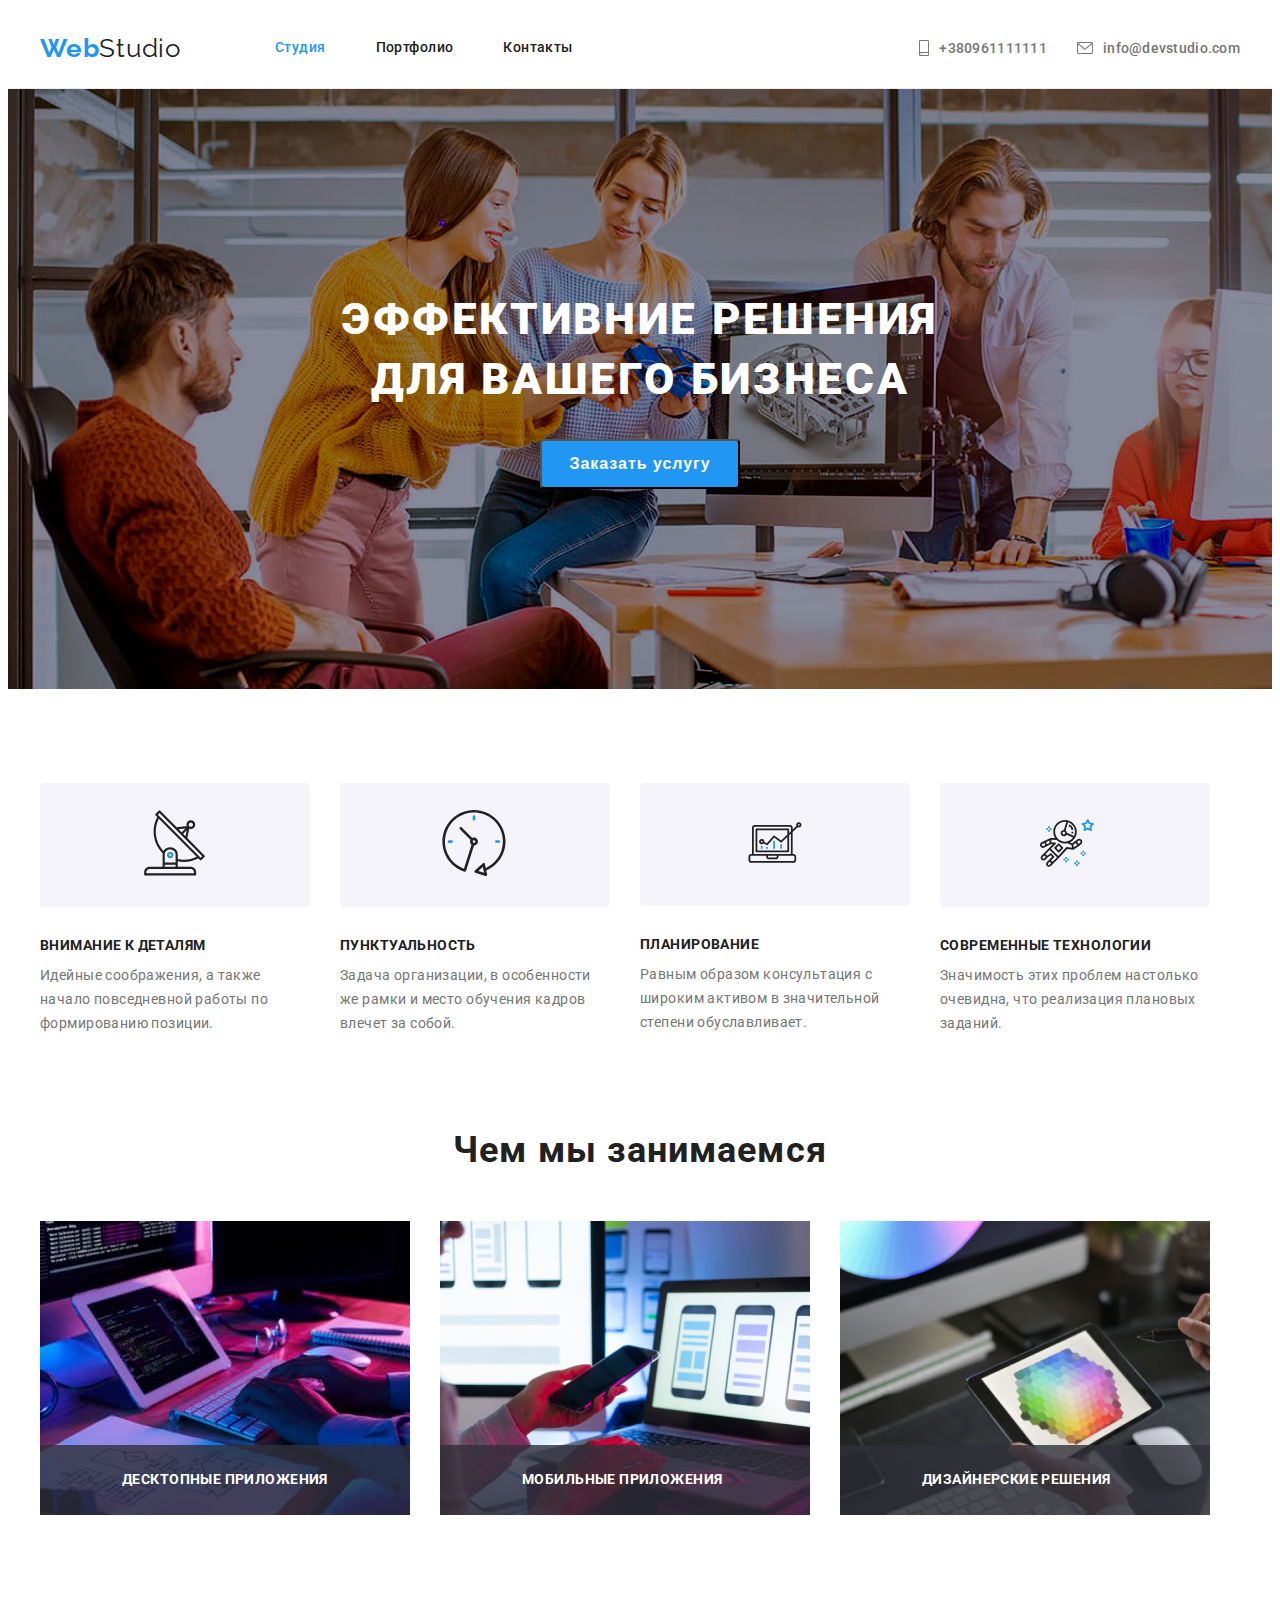
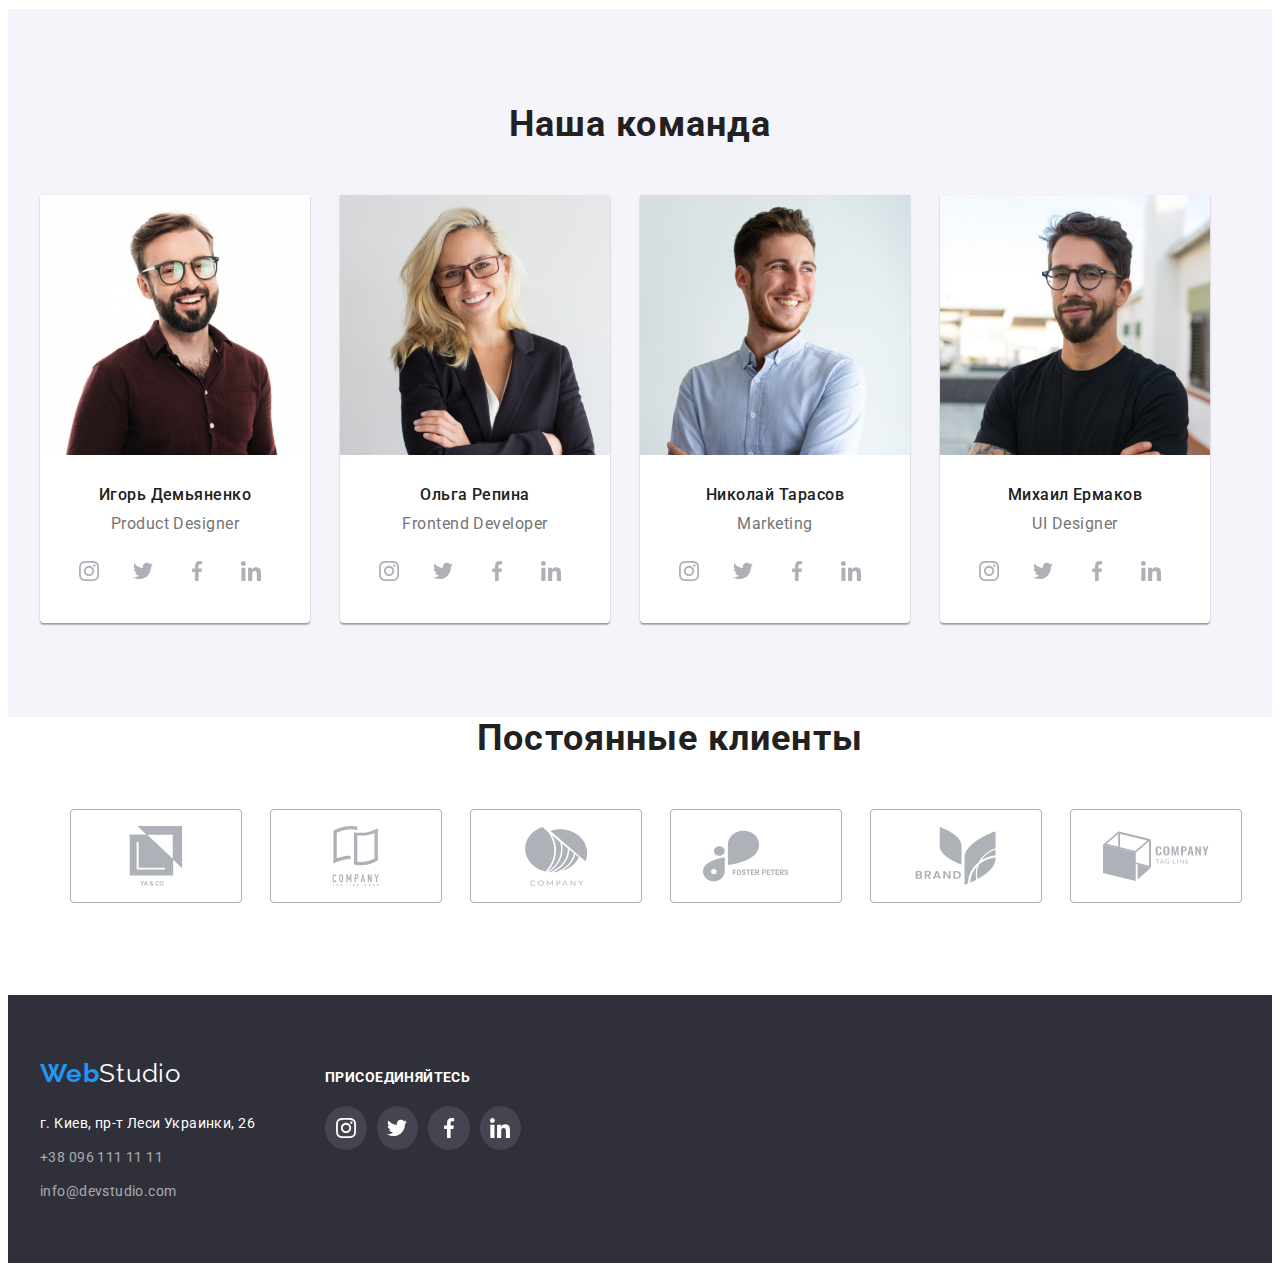
==== commit ee1f5637: "homework5" ====
--- a/index.html
+++ b/index.html
@@ -143,19 +143,17 @@
             </li>
 
             <li class="job-li">
-              <img
-              src="./images/img(1).png"
-                alt="парень смотрит в смартфон"
-                width="370"
-              />
+              <div class="div-bg">
+              <img src="./images/img(1).png" alt="парень смотрит в смартфон" width="370" />
+              <p class="p-bg">Мобильные приложения</p>
+            </div>
             </li>
 
             <li class="job-li">
-              <img
-                src="./images/img(2).png"
-                alt="рисует соты на ipad"
-                width="370"
-              />
+              <div class="div-bg">
+              <img src="./images/img(2).png" alt="рисует соты на ipad" width="370" />
+              <p class="p-bg">Дизайнерские решения</p>
+            </div>
             </li>
           </ul>
         </div>
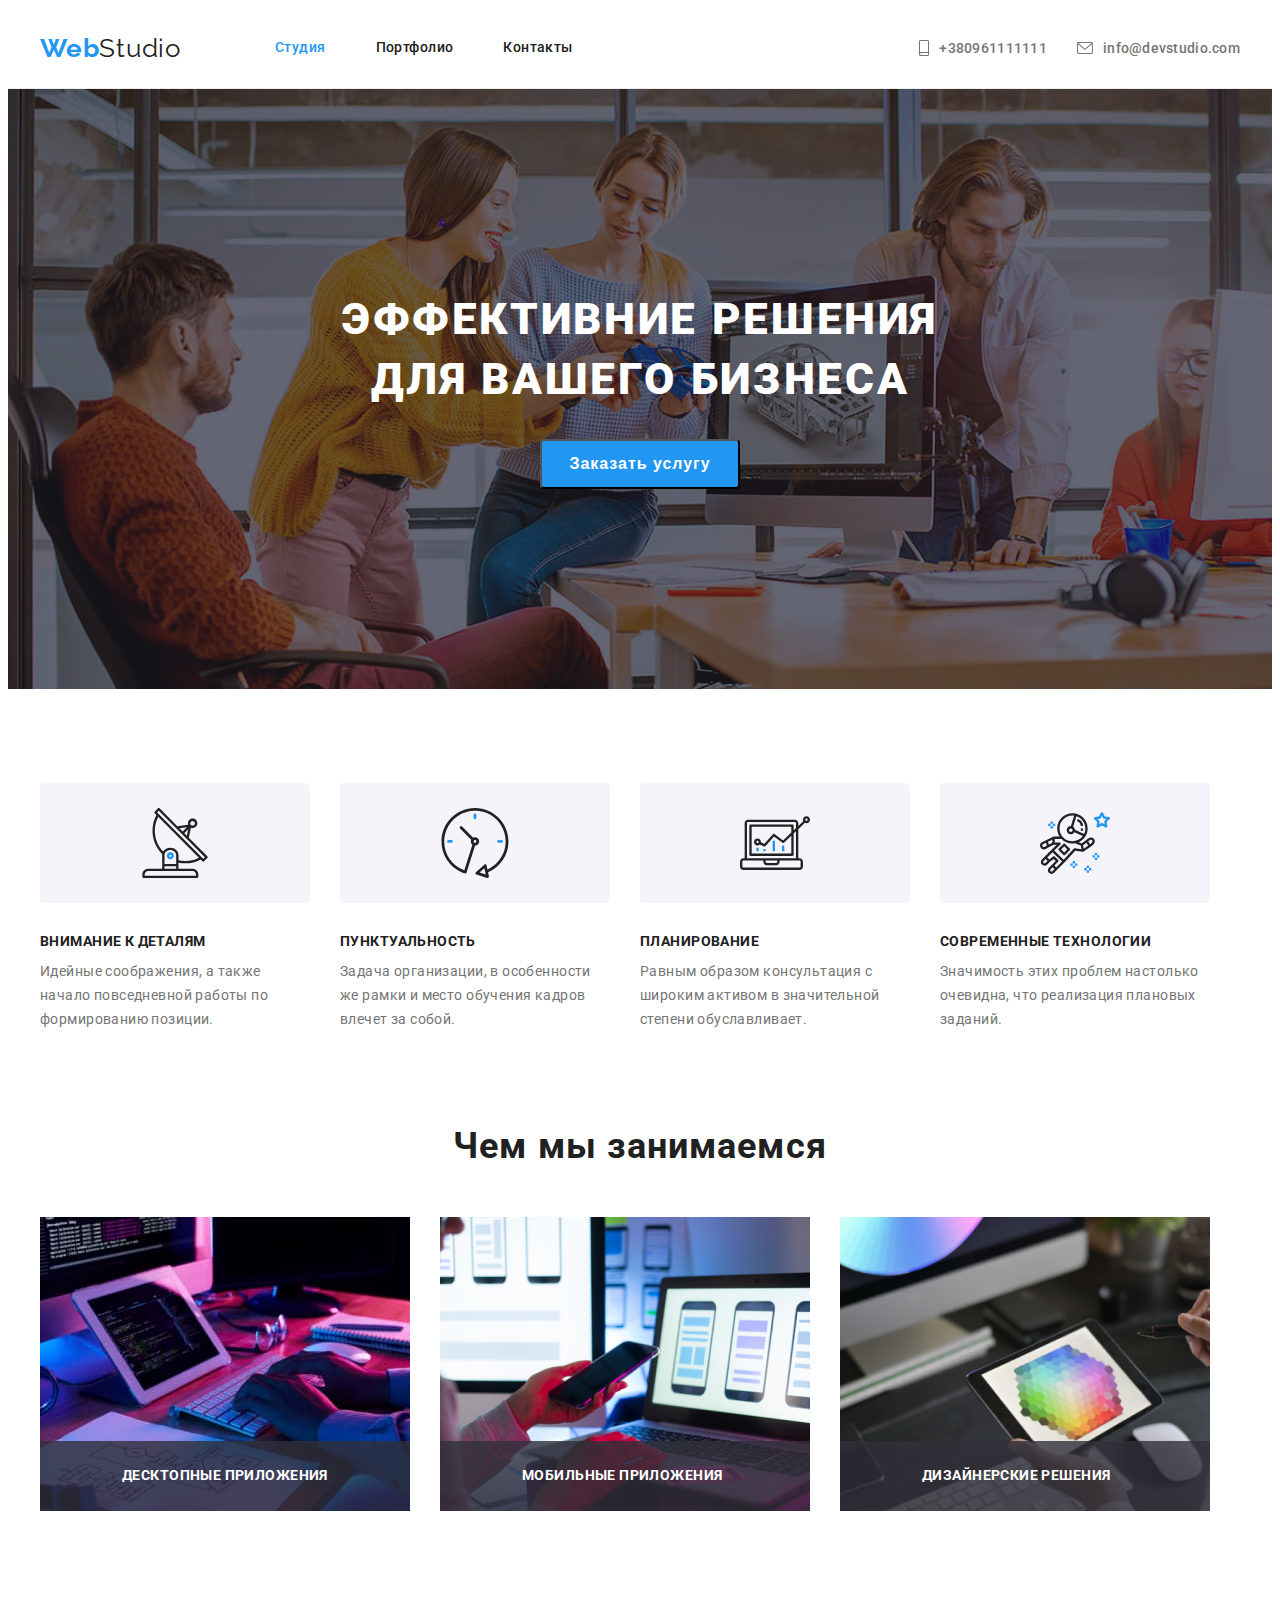
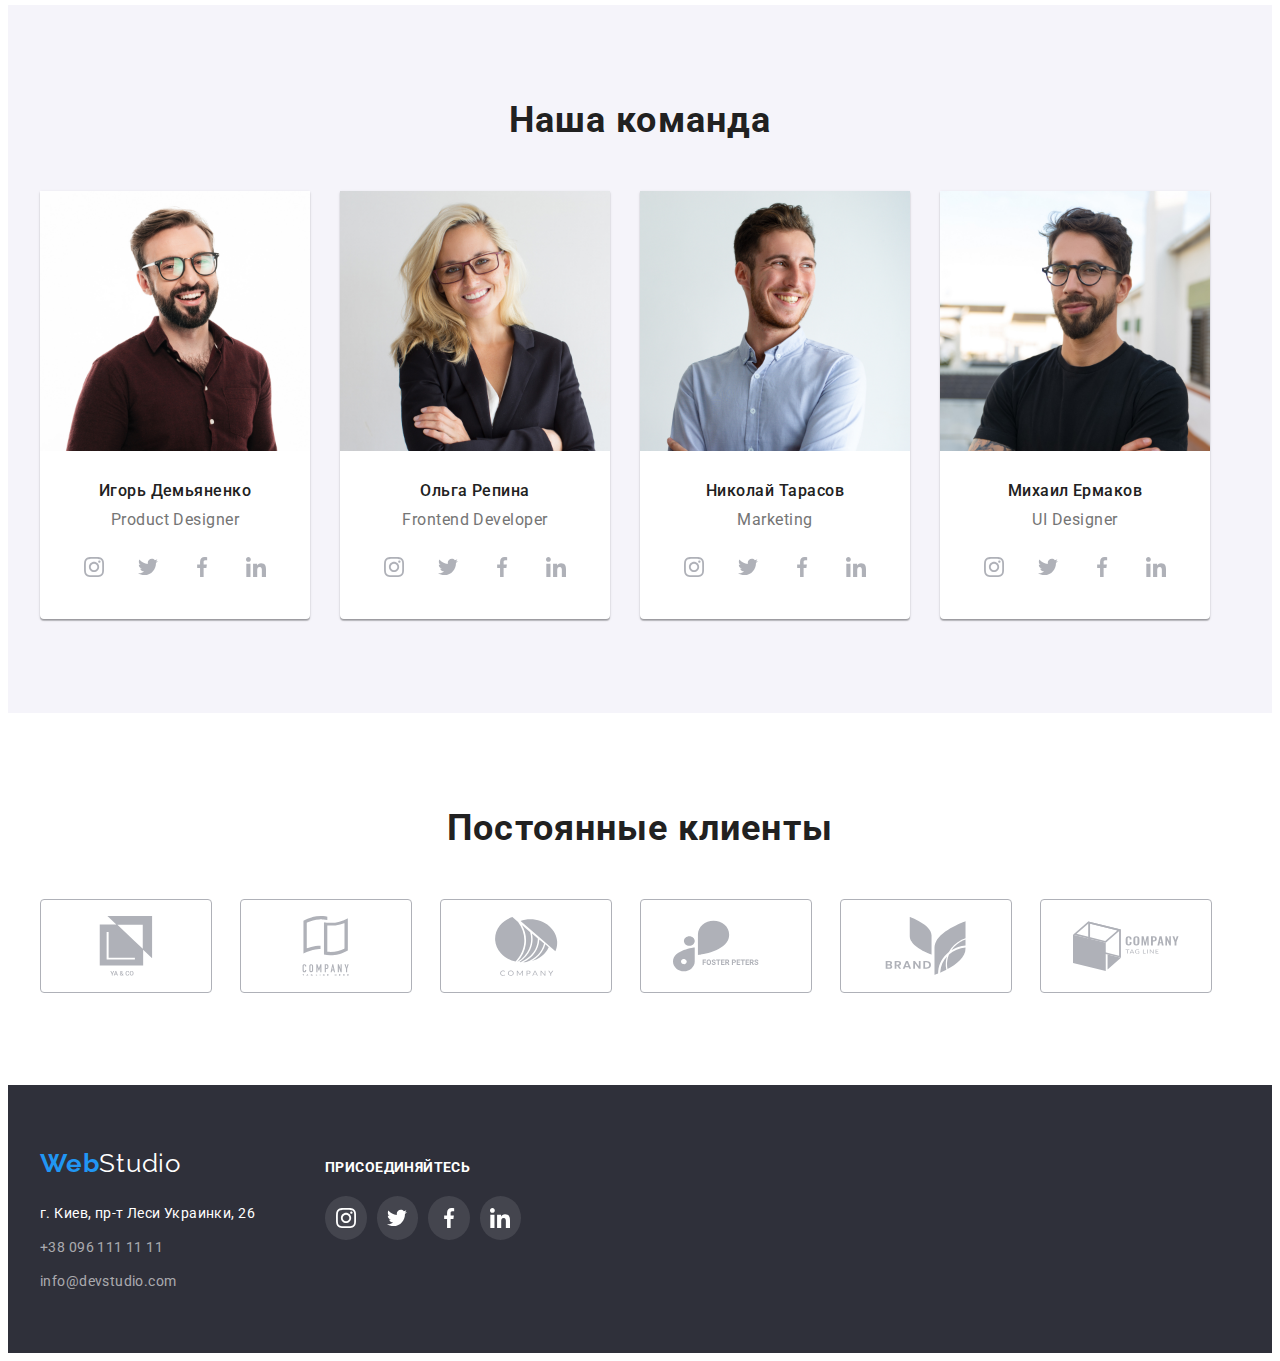
==== commit be627a91: "homework 5" ====
--- a/index.html
+++ b/index.html
@@ -345,58 +345,58 @@
         </div>
       </section>
 
-      <section class="regular-customers">
+      <section class="regular-customers section">
         <div class="container">
 
           <h2 class="vip">Постоянные клиенты</h2>
 
           <ul class="regular-ul">
             <li class="regular-icons">
-              <div class="regular-div">
+              <a href="" class="regular-a">
               <svg class="icon-1">
                 <use href="./images/sprite.svg#icon-1"></use>
               </svg>
-            </div>
+              </a>
             </li>
 
             <li class="regular-icons">
-              <div class="regular-div">
-              <svg class="icon-1">
-                <use href="./images/sprite.svg#icon-2"></use>
-              </svg>
-            </div>
+              <a href="" class="regular-a">
+                <svg class="icon-1">
+                  <use href="./images/sprite.svg#icon-2"></use>
+                </svg>
+                </a>
             </li>
 
             <li class="regular-icons">
-              <div class="regular-div">
-              <svg class="icon-1">
-                <use href="./images/sprite.svg#icon-3"></use>
-              </svg>
-            </div>
+              <a href="" class="regular-a">
+                <svg class="icon-1">
+                  <use href="./images/sprite.svg#icon-3"></use>
+                </svg>
+                </a>
             </li>
 
             <li class="regular-icons">
-              <div class="regular-div">
-              <svg class="icon-1">
-                <use href="./images/sprite.svg#icon-4"></use>
-              </svg>
-            </div>
+              <a href="" class="regular-a">
+                <svg class="icon-1">
+                  <use href="./images/sprite.svg#icon-4"></use>
+                </svg>
+                </a>
             </li>
 
             <li class="regular-icons">
-              <div class="regular-div">
-              <svg class="icon-1">
-                <use href="./images/sprite.svg#icon-5"></use>
-              </svg>
-            </div>
+              <a href="" class="regular-a">
+                <svg class="icon-1">
+                  <use href="./images/sprite.svg#icon-5"></use>
+                </svg>
+                </a>
             </li>
 
             <li class="regular-icons">
-              <div class="regular-div">
-              <svg class="icon-1">
-                <use href="./images/sprite.svg#icon-6"></use>
-              </svg>
-            </div>
+              <a href="" class="regular-a">
+                <svg class="icon-1">
+                  <use href="./images/sprite.svg#icon-6"></use>
+                </svg>
+                </a>
             </li>
           </ul>
 
--- a/css/styles.css
+++ b/css/styles.css
@@ -264,57 +264,55 @@
 
 }
 
-.main-batton:focus,
+.main-button:focus,
 .main-button:hover{
     background-color: #188CE8;
 }
 
 .icon-antenna{
-  width: 65px;
+  width: 70px;
   height: 70px;
-  margin-left: 102px;
-  margin-right: 102px;
-  margin-top: 25px;
-  margin-bottom: 25px;
- 
-}
-
-.icon-clock{
-  width: 66px;
+  
+  }
+  
+  .icon-clock{
+  width: 70px;
   height: 70px;
-  margin-left: 101px;
-  margin-right: 101px;
-  margin-top: 25px;
-  margin-bottom: 25px;
-}
-
-.icon-diagram{
+  }
+  
+  .icon-diagram{
   width: 70px;
-  height: 53px;
-  margin-left: 100px;
-  margin-right: 100px;
-  margin-top: 33px;
-  margin-bottom: 33px;
-}
-
-.icon-astronaut{
-  width: 54px;
-  height: 60px;
-  margin-left: 100px;
-  margin-right: 100px;
-  margin-top: 30px;
-  margin-bottom: 30px;
-
-}
+  height: 70px;
+  
+  }
+  
+  .icon-astronaut{
+  width: 70px;
+  height: 70px;
+  
+  
+  }
 
 .hero-box{
-padding-top: 200px;
-padding-bottom: 200px;
-text-align: center;
-background-color: #2F303A;
-background-image: url(../images/Img\(back\).png);
-
-}
+  padding-top: 200px;
+  padding-bottom: 200px;
+  text-align: center;
+  background-color: #2F303A;
+  background-image: url(../images/Imgback.jpg);
+  max-width: 1600px;
+  display: flex;
+  align-items: center;
+  justify-content: center;
+  
+  
+  background-image: linear-gradient(
+        to right,
+        rgba(47, 48, 58, 0.4),
+        rgba(47, 48, 58, 0.4)
+      ),
+      url(../images/Imgback.jpg);
+  }
+  
 
 
 .button-container{
@@ -338,12 +336,15 @@
 
 .pluses-icon{
   width: 270px;
+  height: 120px;
   margin-right: 30px;
   background-color:  #F5F4FA;
   margin-bottom: 30px;
   border-radius: 4px;
-}
-
+  display: flex;
+  align-items: center;
+  justify-content: center;
+  }
 
 .pluses{
 
@@ -446,6 +447,10 @@
 .social-item{
   width: 44px;
   height: 44px;
+  
+}
+
+.social-item:not(:last-child){
   margin-right: 10px;
 }
 
@@ -539,51 +544,50 @@
 color: var(--text-primary);
 }
 
-.regular-customers{
-  width: 1170px;
-  height: 184px;
-  margin: 0 auto;
-  margin-bottom: 94px;
-  
-}
-
-.regular-icons{
-  margin-right: 30px;
-  width: 170px;
-  height: 92px;
-}
-
-.icon-1{
-  width: 106px;
-  height: 60px;
-  fill: #AFB1B8;
-  margin-left: 32px;
-  margin-top: 16px;
-  
-}
-
-.regular-div{ 
+
+.regular-a{
+  display: flex;
   width: 170px;
   height: 92px;
   border-radius: 4px;
   border: 1px solid #AFB1B8;
-}
+  align-items: center;
+  justify-content: center;
+  
+}
+.regular-icons{
+width: 170px;
+height: 92px;
+}
+.regular-icons:not(:last-child){
+  margin-right: 30px;
+}
+
+.icon-1{
+width: 106px;
+height: 60px;
+fill: #AFB1B8;
+
+}
+
 
 .regular-ul{
-  display: flex; 
+display: flex; 
 }
 
 
 .icon-1:hover,
 .icon-1:focus{
-  fill: var(--theme-color);
-}
-
-
-.regular-div:hover,
-.regular-div:focus{
-  border-color: var(--theme-color);
-}
+fill: var(--theme-color);
+}
+
+
+.regular-a:hover,
+.regular-a:focus{
+border-color: var(--theme-color);
+}
+
+
 
 
 
@@ -785,7 +789,7 @@
     padding: 6px 22px;
   
     border-radius: 4px;
-    border-color: #f5f4fa;
+    border: 1px solid #F5F4FA;
   
     color: var(--text-primary);
     background-color: #f5f4fa;
@@ -794,6 +798,9 @@
   .buttons-partfolio:focus {
     color: #ffffff;
     background-color: var(--theme-color);
+    border-color: var(--theme-color);
+    box-shadow: 0px 1px 1px rgba(0, 0, 0, 0.12), 0px 4px 4px rgba(0, 0, 0, 0.06),
+      1px 4px 6px rgba(0, 0, 0, 0.16);
   }
   
   .all-photos {
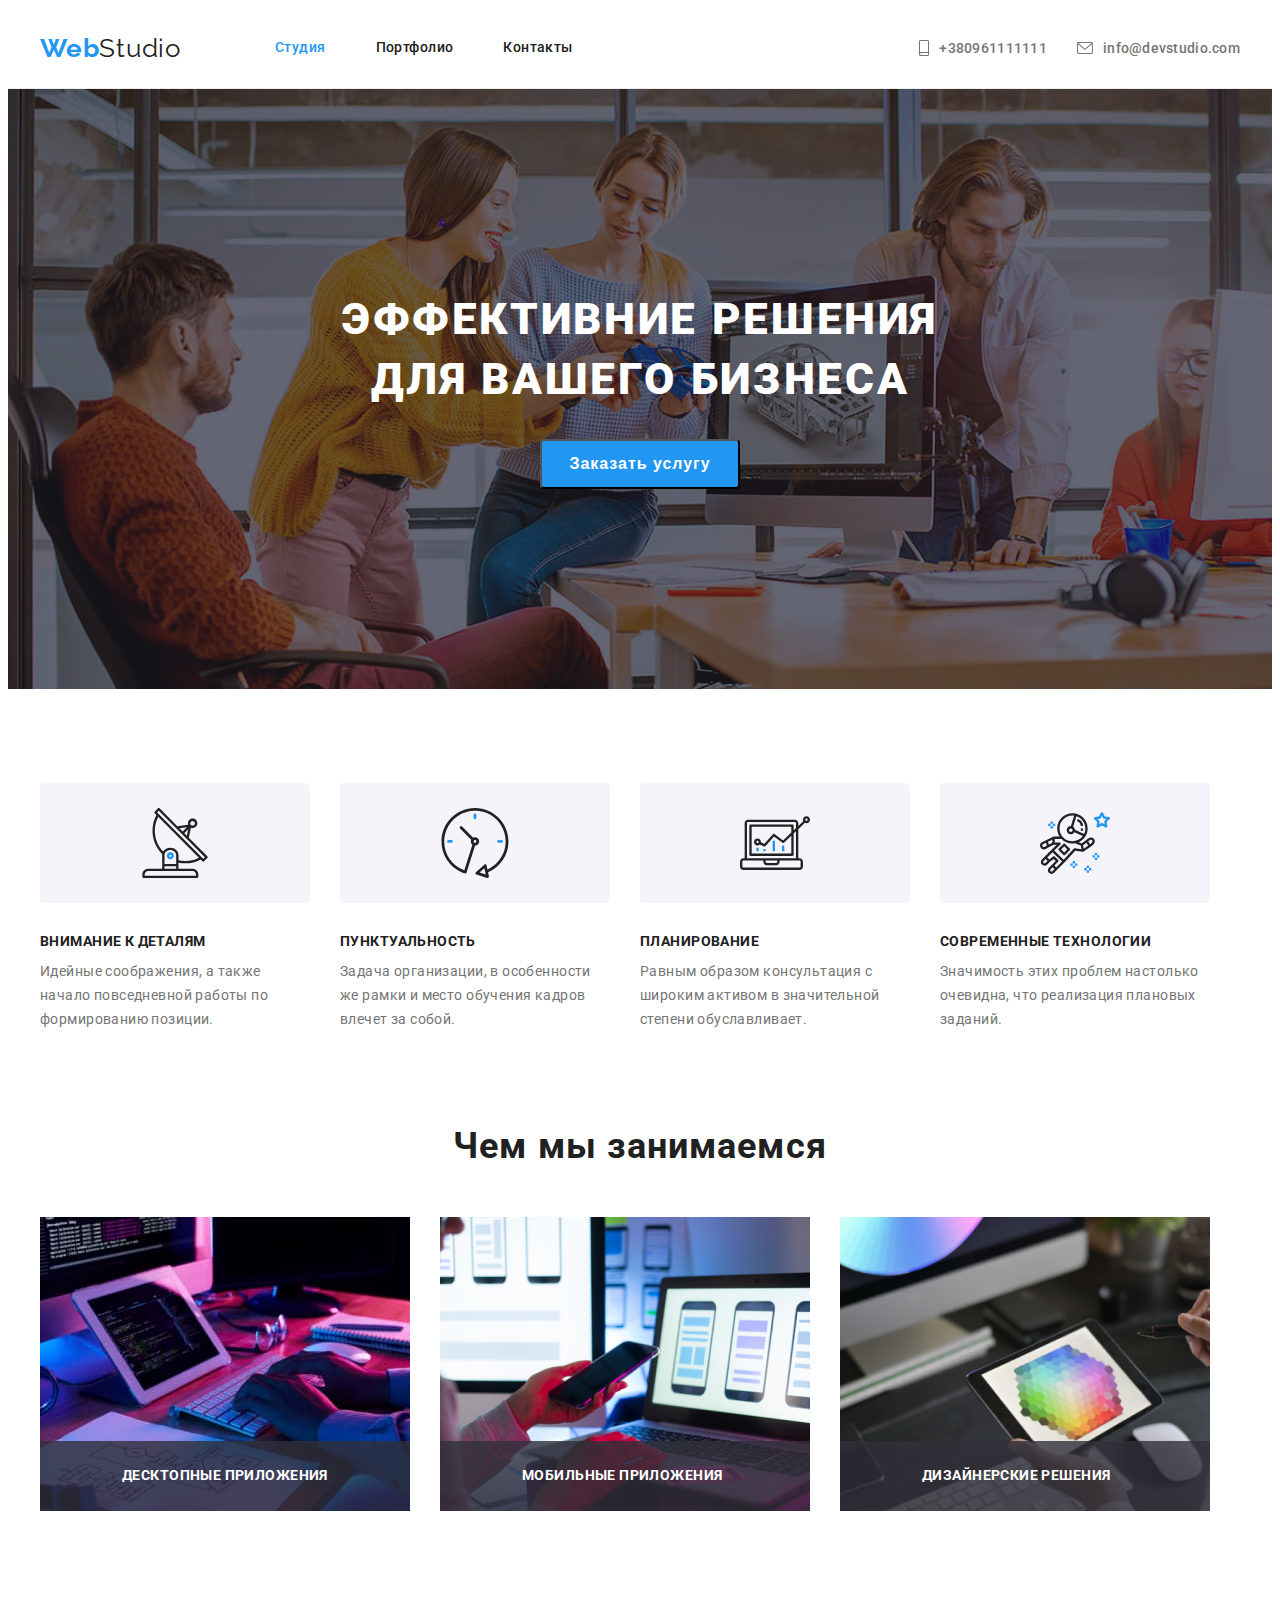
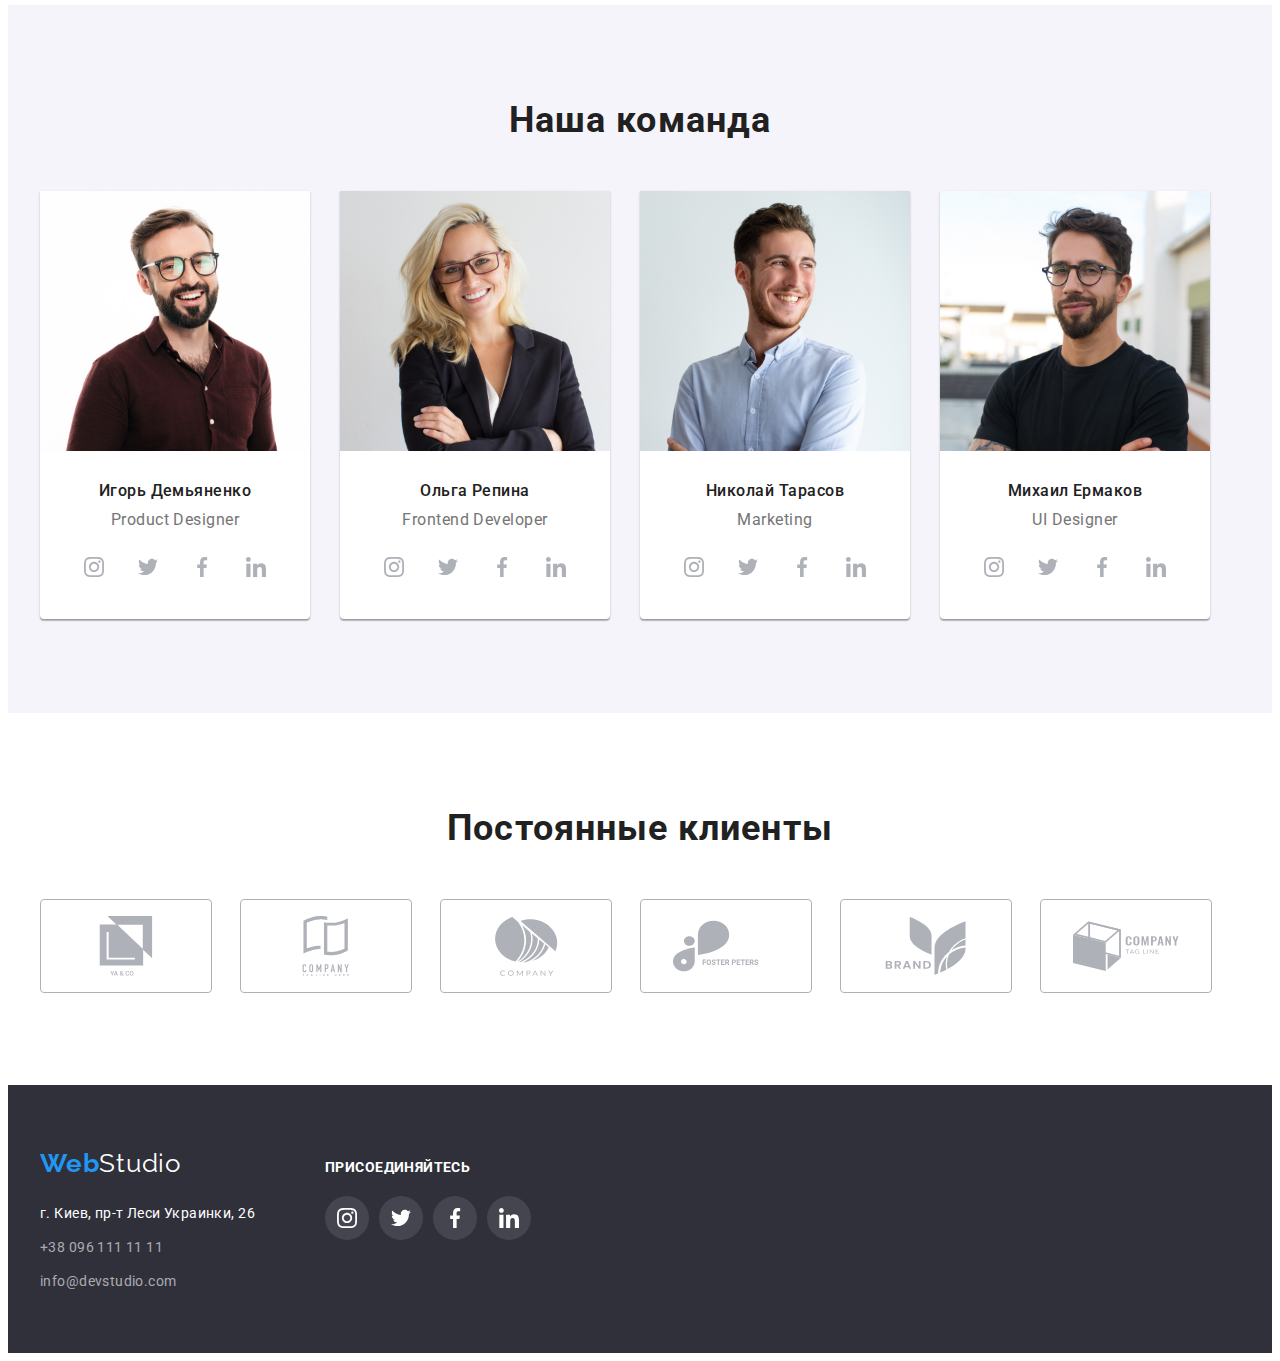
==== commit 7879110e: "dz5" ====
--- a/index.html
+++ b/index.html
@@ -62,7 +62,7 @@
     
     <main>
       <section class="hero-box section">
-        <div class="container">
+        <div class="container ">
           <h1 class="slogan">
             ЭФФЕКТИВНИЕ РЕШЕНИЯ<br />
             ДЛЯ ВАШЕГО БИЗНЕСА
--- a/css/styles.css
+++ b/css/styles.css
@@ -124,10 +124,14 @@
 .header-phone:hover .phone-icon,
 .header-phone:focus .phone-icon{
   fill: var(--theme-color);
+  transition: fill 250ms cubic-bezier(0.4, 0, 0.2, 1);
+  
 }
 .header-mail:hover .mail-icon,
 .header-mail:focus .mail-icon{
   fill: var(--theme-color);
+  transition: fill 250ms cubic-bezier(0.4, 0, 0.2, 1);
+
 }
 
 .header-logo {
@@ -154,6 +158,7 @@
   .header-link:hover,
   .header-link:focus {
     color: var(--theme-color);
+    transition: color 250ms cubic-bezier(0.4, 0, 0.2, 1);
   }
 
 
@@ -191,9 +196,12 @@
 .nav-link:hover,
 .nav-link:focus{
     color: var(--theme-color)
+    transition: color 250ms cubic-bezier(0.4, 0, 0.2, 1);
+
 }           
 .active-page{
     color: var(--theme-color);
+    
 }
 
 
@@ -229,6 +237,7 @@
 .header-mail:focus{
 
     color: var(--theme-color);
+    transition: color 250ms cubic-bezier(0.4, 0, 0.2, 1);
 }
 .slogan{
    
@@ -267,6 +276,7 @@
 .main-button:focus,
 .main-button:hover{
     background-color: #188CE8;
+    transition: background-color 250ms cubic-bezier(0.4, 0, 0.2, 1);
 }
 
 .icon-antenna{
@@ -300,9 +310,11 @@
   background-color: #2F303A;
   background-image: url(../images/Imgback.jpg);
   max-width: 1600px;
+
   display: flex;
   align-items: center;
   justify-content: center;
+  margin: 0 auto;
   
   
   background-image: linear-gradient(
@@ -313,6 +325,7 @@
       url(../images/Imgback.jpg);
   }
   
+
 
 
 .button-container{
@@ -474,11 +487,13 @@
 .social-link:hover,
 .social-link:focus{
   background-color: var(--theme-color);
+  transition: background-color 250ms cubic-bezier(0.4, 0, 0.2, 1);
 }
 
 .social-link:hover .social-icon,
 .social-link:focus .social-icon{
   fill:  #FFFFFF;
+  transition: fill 250ms cubic-bezier(0.4, 0, 0.2, 1);
 }
 
 
@@ -579,12 +594,14 @@
 .icon-1:hover,
 .icon-1:focus{
 fill: var(--theme-color);
+transition: fill 250ms cubic-bezier(0.4, 0, 0.2, 1);
 }
 
 
 .regular-a:hover,
 .regular-a:focus{
 border-color: var(--theme-color);
+transition: border-color 250ms cubic-bezier(0.4, 0, 0.2, 1);
 }
 
 
@@ -632,6 +649,7 @@
 .webstudio-footer:hover,
 .webstudio-footer:focus{
     color: var(--theme-color);
+    transition: color 250ms cubic-bezier(0.4, 0, 0.2, 1);
     
 }
 
@@ -668,6 +686,7 @@
 .footer-mail:hover,
 .footer-mail:focus{
     color: var(--theme-color);
+    transition: color 250ms cubic-bezier(0.4, 0, 0.2, 1);
 }
 
 .footer-first{
@@ -747,6 +766,10 @@
 .social-item-footer{
   width: 44px;
   height: 44px;
+  
+}
+
+.social-item-footer:not(:last-child){
   margin-right: 10px;
 }
 
@@ -801,6 +824,7 @@
     border-color: var(--theme-color);
     box-shadow: 0px 1px 1px rgba(0, 0, 0, 0.12), 0px 4px 4px rgba(0, 0, 0, 0.06),
       1px 4px 6px rgba(0, 0, 0, 0.16);
+      transition: box-shadow 250ms cubic-bezier(0.4, 0, 0.2, 1);
   }
   
   .all-photos {
@@ -863,6 +887,7 @@
   .examples-list-link:focus {
     box-shadow: 0px 1px 1px rgba(0, 0, 0, 0.12), 0px 4px 4px rgba(0, 0, 0, 0.06),
       1px 4px 6px rgba(0, 0, 0, 0.16);
+      transition: box-shadow 250ms cubic-bezier(0.4, 0, 0.2, 1);
   }
   
   .examples-list-item:nth-last-child(-n + 3) {
@@ -893,6 +918,7 @@
   }
   .examples-list-item:hover .p-portfolio{
     transform: translateY(0);
+    
   }
 
   .backdrop{
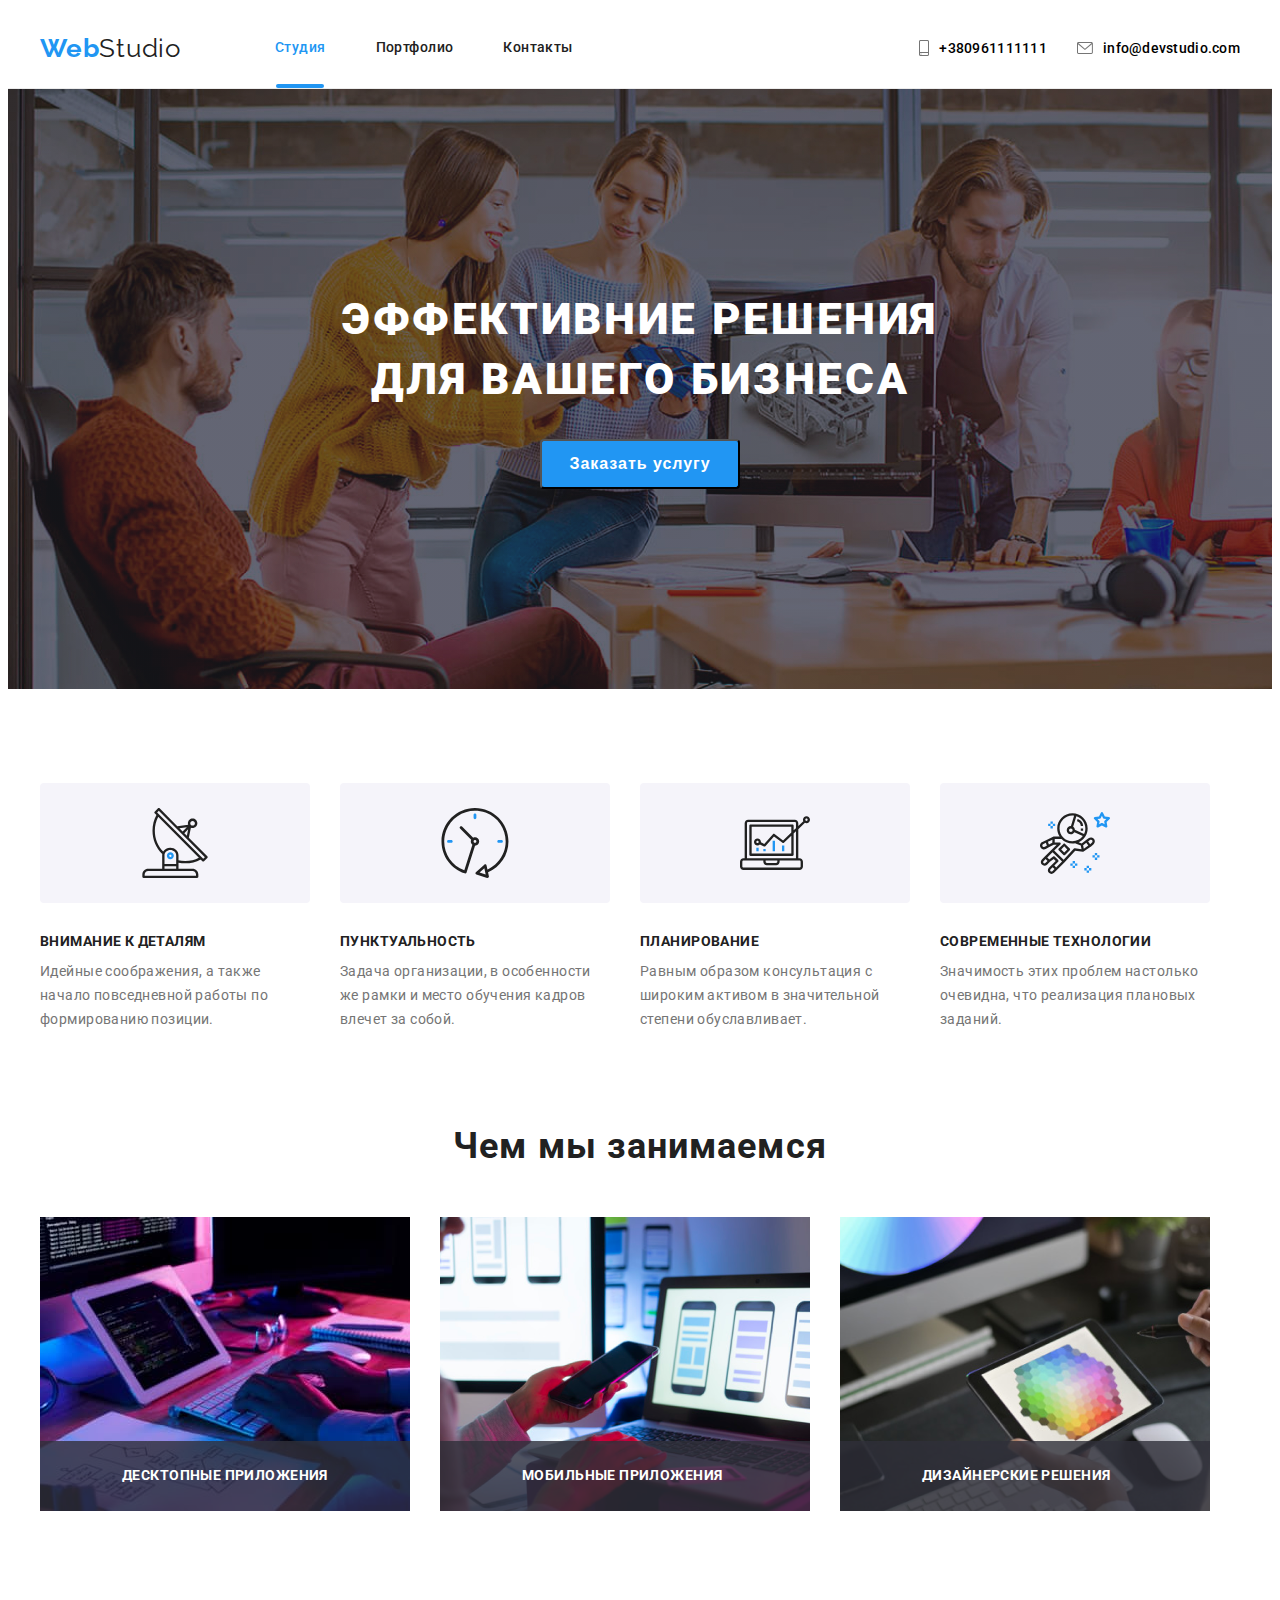
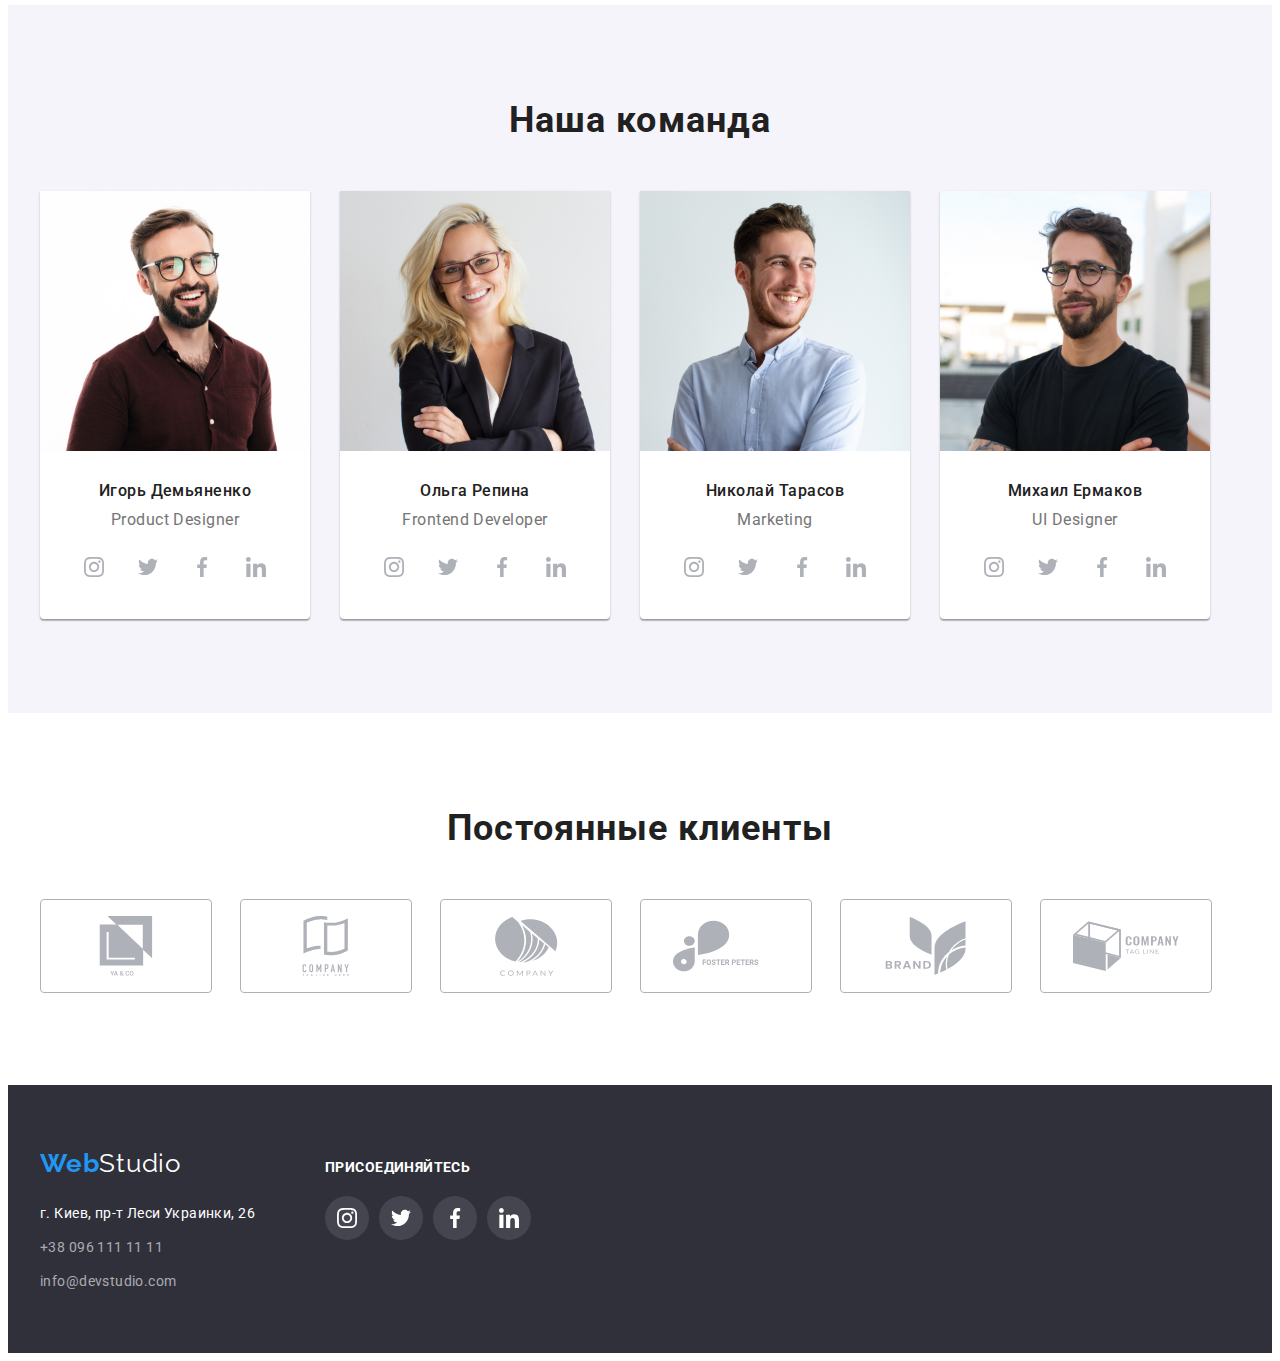
==== commit 868b9068: "homework5" ====
--- a/index.html
+++ b/index.html
@@ -27,12 +27,12 @@
           </a>
           <ul class="header-list link">
             <li class="header-item">
-              <a class="header-link link active-page" href="/index.html"
+              <a class="header-link link  current-page current" href="/index.html"
                 >Студия</a
               >
             </li>
             <li class="header-item">
-              <a class="header-link link" href="./Partfolio.html">Портфолио</a>
+              <a class="header-link link " href="./Partfolio.html">Портфолио</a>
             </li>
             <li class="header-item">
               <a class="header-link link" href="">Контакты</a>
--- a/css/styles.css
+++ b/css/styles.css
@@ -114,23 +114,25 @@
 .header-phone{
   display: flex;
   align-items: center;
+  transition: fill 250ms cubic-bezier(0.4, 0, 0.2, 1);
 }
 
 .header-mail{
   display: flex;
   align-items: center;
+  transition: fill 250ms cubic-bezier(0.4, 0, 0.2, 1);
 }
 
 .header-phone:hover .phone-icon,
 .header-phone:focus .phone-icon{
   fill: var(--theme-color);
-  transition: fill 250ms cubic-bezier(0.4, 0, 0.2, 1);
+  
   
 }
 .header-mail:hover .mail-icon,
 .header-mail:focus .mail-icon{
   fill: var(--theme-color);
-  transition: fill 250ms cubic-bezier(0.4, 0, 0.2, 1);
+  
 
 }
 
@@ -153,12 +155,52 @@
     padding-top: 32px;
     padding-bottom: 32px;
     display: block;
-  }
+    transition: color 250ms cubic-bezier(0.4, 0, 0.2, 1);
+    display: flex;
+    align-items: center;
+    justify-content: center;
+    
+  }
+
+  .current::after {
+    content: "";
+    position: absolute;
+    width: 48px;
+    height: 4px;
+    border-radius: 2px;
+    background-color: var(--theme-color);
+    display: block;
+    margin-top: 76px;
+    
+    
+  }
+
+  .current2::after {
+    content: "";
+    position: absolute;
+    width: 78px;
+    height: 4px;
+    border-radius: 2px;
+    background-color: var(--theme-color);
+    display: block;
+    margin-top: 76px;
+    
+    
+  }
+
+  .current-page{
+    color: var(--theme-color);
+    
+}
+
+.header-link.link.current-page {
+  color: var(--theme-color);
+}
   
   .header-link:hover,
   .header-link:focus {
     color: var(--theme-color);
-    transition: color 250ms cubic-bezier(0.4, 0, 0.2, 1);
+    
   }
 
 
@@ -191,18 +233,16 @@
     text-align: left;
       
      color: var(--text-primary)
+     transition: color 250ms cubic-bezier(0.4, 0, 0.2, 1);
 
 }       
 .nav-link:hover,
 .nav-link:focus{
     color: var(--theme-color)
-    transition: color 250ms cubic-bezier(0.4, 0, 0.2, 1);
+    
 
 }           
-.active-page{
-    color: var(--theme-color);
-    
-}
+
 
 
 .phone-icon{
@@ -210,6 +250,7 @@
   height: 16px;
   fill: var(--text-secondary);
   margin-right: 10px;
+  transition: fill 250ms cubic-bezier(0.4, 0, 0.2, 1);
 }
 
 .mail-icon{
@@ -217,6 +258,7 @@
   height: 12px;
   fill: var(--text-secondary);
   margin-right: 10px;
+  transition: fill 250ms cubic-bezier(0.4, 0, 0.2, 1);
 }
 
 .header-phone,
@@ -230,6 +272,8 @@
     text-align: left;
 
     color: var(--text-secondary)
+
+    transition: color 250ms cubic-bezier(0.4, 0, 0.2, 1);
 }
 .header-phone:hover,
 .header-mail:hover,
@@ -237,7 +281,7 @@
 .header-mail:focus{
 
     color: var(--theme-color);
-    transition: color 250ms cubic-bezier(0.4, 0, 0.2, 1);
+    
 }
 .slogan{
    
@@ -271,12 +315,14 @@
 top: 430px;
 border-radius: 4px;
 
+transition: background-color 250ms cubic-bezier(0.4, 0, 0.2, 1);
+
 }
 
 .main-button:focus,
 .main-button:hover{
     background-color: #188CE8;
-    transition: background-color 250ms cubic-bezier(0.4, 0, 0.2, 1);
+    
 }
 
 .icon-antenna{
@@ -455,6 +501,7 @@
   width: 20px; 
   height: 20px;
   fill: #AFB1B8;
+  transition: fill 250ms cubic-bezier(0.4, 0, 0.2, 1);
 }
 
 .social-item{
@@ -482,18 +529,20 @@
   width: 100%;
   height: 100%;
   border-radius: 50%;
+
+  transition: background-color 250ms cubic-bezier(0.4, 0, 0.2, 1);
 }
 
 .social-link:hover,
 .social-link:focus{
   background-color: var(--theme-color);
-  transition: background-color 250ms cubic-bezier(0.4, 0, 0.2, 1);
+  
 }
 
 .social-link:hover .social-icon,
 .social-link:focus .social-icon{
   fill:  #FFFFFF;
-  transition: fill 250ms cubic-bezier(0.4, 0, 0.2, 1);
+  
 }
 
 
@@ -568,6 +617,7 @@
   border: 1px solid #AFB1B8;
   align-items: center;
   justify-content: center;
+  transition: border-color 250ms cubic-bezier(0.4, 0, 0.2, 1);
   
 }
 .regular-icons{
@@ -583,26 +633,29 @@
 height: 60px;
 fill: #AFB1B8;
 
+transition: fill 250ms cubic-bezier(0.4, 0, 0.2, 1);
+
 }
 
 
 .regular-ul{
 display: flex; 
-}
-
-
-.icon-1:hover,
-.icon-1:focus{
-fill: var(--theme-color);
-transition: fill 250ms cubic-bezier(0.4, 0, 0.2, 1);
 }
 
 
 .regular-a:hover,
 .regular-a:focus{
 border-color: var(--theme-color);
-transition: border-color 250ms cubic-bezier(0.4, 0, 0.2, 1);
-}
+
+}
+
+
+.regular-a:hover .icon-1,
+.regular-a:focus .icon-1{
+fill: var(--theme-color);
+
+}
+
 
 
 
@@ -632,6 +685,8 @@
 
 
 color: var(--theme-color);
+
+transition: color 250ms cubic-bezier(0.4, 0, 0.2, 1);
 }
 
 .studio-footer{
@@ -649,7 +704,7 @@
 .webstudio-footer:hover,
 .webstudio-footer:focus{
     color: var(--theme-color);
-    transition: color 250ms cubic-bezier(0.4, 0, 0.2, 1);
+    
     
 }
 
@@ -663,6 +718,8 @@
 text-align: left;
 
 color: #FFFFFF;
+
+transition: color 250ms cubic-bezier(0.4, 0, 0.2, 1);
 }
 
 
@@ -677,6 +734,8 @@
     text-align: left;
 
     color: #FFFFFF99;
+
+    transition: color 250ms cubic-bezier(0.4, 0, 0.2, 1);
 }
 
 .footer-map:hover,
@@ -686,7 +745,7 @@
 .footer-mail:hover,
 .footer-mail:focus{
     color: var(--theme-color);
-    transition: color 250ms cubic-bezier(0.4, 0, 0.2, 1);
+    
 }
 
 .footer-first{
@@ -816,6 +875,8 @@
   
     color: var(--text-primary);
     background-color: #f5f4fa;
+
+    transition: box-shadow 250ms cubic-bezier(0.4, 0, 0.2, 1);
   }
   .buttons-partfolio:hover,
   .buttons-partfolio:focus {
@@ -824,7 +885,7 @@
     border-color: var(--theme-color);
     box-shadow: 0px 1px 1px rgba(0, 0, 0, 0.12), 0px 4px 4px rgba(0, 0, 0, 0.06),
       1px 4px 6px rgba(0, 0, 0, 0.16);
-      transition: box-shadow 250ms cubic-bezier(0.4, 0, 0.2, 1);
+      
   }
   
   .all-photos {
@@ -856,6 +917,8 @@
   }
   .examples-list-link {
     display: block;
+
+    transition: box-shadow 250ms cubic-bezier(0.4, 0, 0.2, 1);
   }
   .examples-list {
     display: flex;
@@ -887,7 +950,7 @@
   .examples-list-link:focus {
     box-shadow: 0px 1px 1px rgba(0, 0, 0, 0.12), 0px 4px 4px rgba(0, 0, 0, 0.06),
       1px 4px 6px rgba(0, 0, 0, 0.16);
-      transition: box-shadow 250ms cubic-bezier(0.4, 0, 0.2, 1);
+      
   }
   
   .examples-list-item:nth-last-child(-n + 3) {
